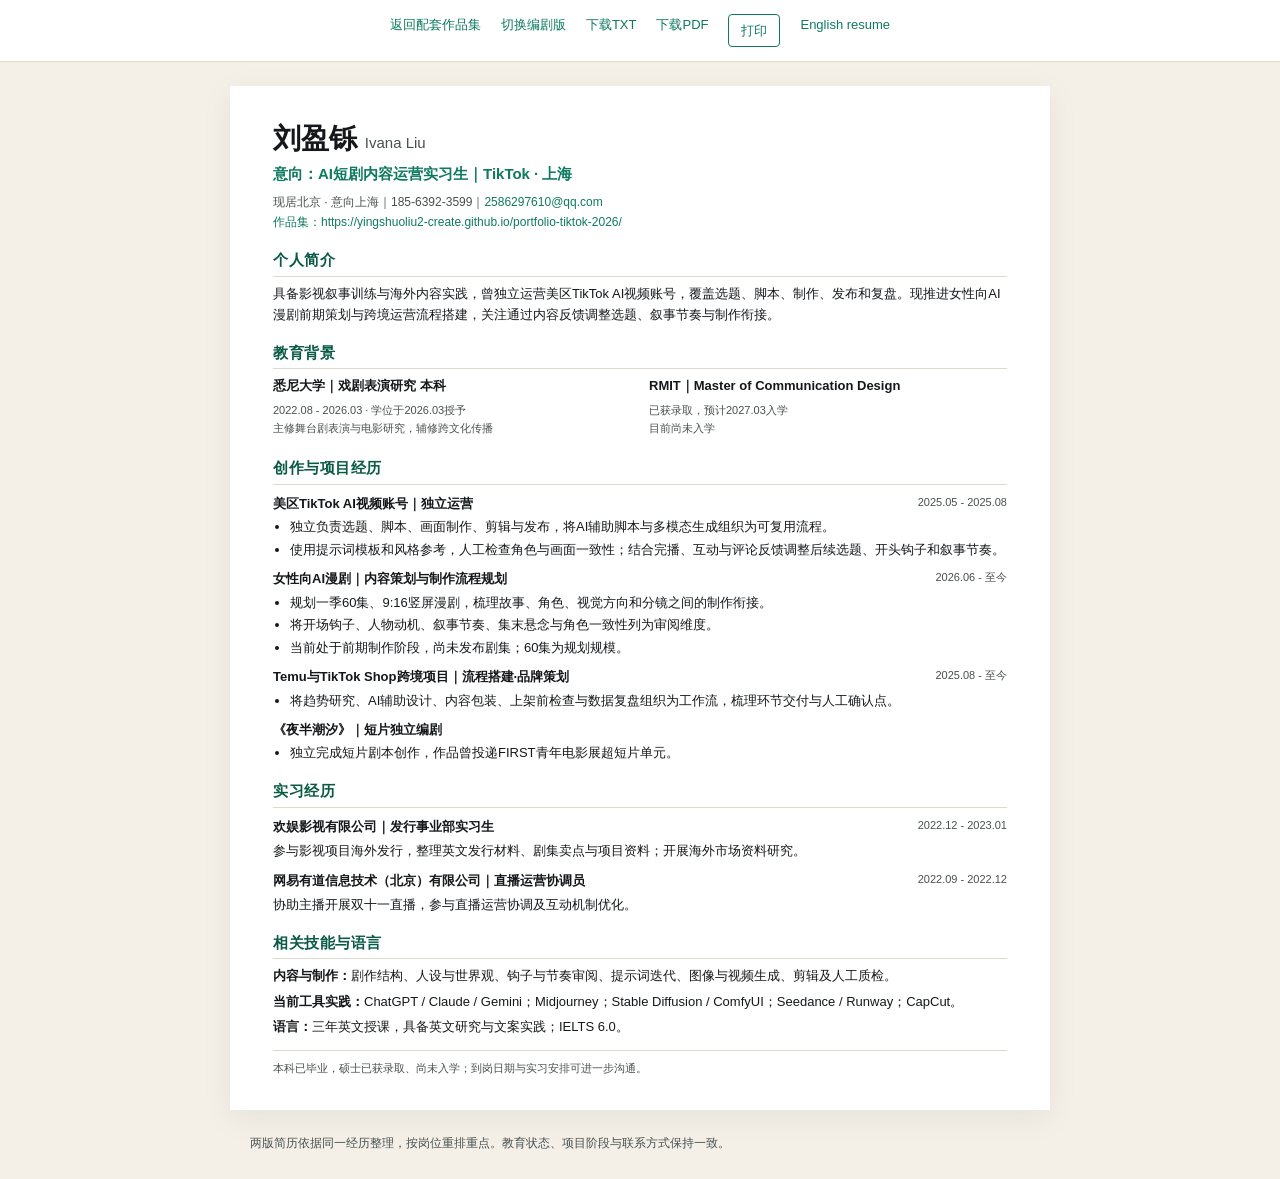
==== resume/index.html @ ad362495 "Complete English resume journeys for both application tracks" ====
<!DOCTYPE html>

<html lang="zh-CN"><head><meta charset="utf-8"/><meta content="width=device-width,initial-scale=1" name="viewport"/><title>刘盈铄｜AI短剧内容运营实习生简历</title><meta content="刘盈铄：戏剧影视训练、AI辅助内容制作与海外内容实践。" name="description"/><link href="resume.css" rel="stylesheet"/></head><body><nav class="tools"><a href="../index.html?lang=zh">返回配套作品集</a><a href="writer.html">切换编剧版</a><a download="" href="ops-resume.txt">下载TXT</a><a download="" href="ops-resume.pdf">下载PDF</a><button onclick="window.print()">打印</button><a href="ops-en.html">English resume</a></nav><article><header><h1>刘盈铄 <span style="font-size:15px;color:#48504e;font-weight:400">Ivana Liu</span></h1><div class="intent">意向：AI短剧内容运营实习生｜TikTok · 上海</div><div class="contact">现居北京 · 意向上海｜185-6392-3599｜<a href="mailto:2586297610@qq.com">2586297610@qq.com</a><br/><a class="portfolio-link" href="https://yingshuoliu2-create.github.io/portfolio-tiktok-2026/">作品集：https://yingshuoliu2-create.github.io/portfolio-tiktok-2026/</a></div></header><section><h2>个人简介</h2><p>具备影视叙事训练与海外内容实践，曾独立运营美区TikTok AI视频账号，覆盖选题、脚本、制作、发布和复盘。现推进女性向AI漫剧前期策划与跨境运营流程搭建，关注通过内容反馈调整选题、叙事节奏与制作衔接。</p></section><section><h2>教育背景</h2><div class="edu"><div><b>悉尼大学｜戏剧表演研究 本科</b><p class="small">2022.08 - 2026.03 · 学位于2026.03授予<br/>主修舞台剧表演与电影研究，辅修跨文化传播</p></div><div><b>RMIT｜Master of Communication Design</b><p class="small">已获录取，预计2027.03入学<br/>目前尚未入学</p></div></div></section><section><h2>创作与项目经历</h2><div class="job"><h3>美区TikTok AI视频账号｜独立运营<span>2025.05 - 2025.08</span></h3><ul><li>独立负责选题、脚本、画面制作、剪辑与发布，将AI辅助脚本与多模态生成组织为可复用流程。</li><li>使用提示词模板和风格参考，人工检查角色与画面一致性；结合完播、互动与评论反馈调整后续选题、开头钩子和叙事节奏。</li></ul></div><div class="job"><h3>女性向AI漫剧｜内容策划与制作流程规划<span>2026.06 - 至今</span></h3><ul><li>规划一季60集、9:16竖屏漫剧，梳理故事、角色、视觉方向和分镜之间的制作衔接。</li><li>将开场钩子、人物动机、叙事节奏、集末悬念与角色一致性列为审阅维度。</li><li>当前处于前期制作阶段，尚未发布剧集；60集为规划规模。</li></ul></div><div class="job"><h3>Temu与TikTok Shop跨境项目｜流程搭建·品牌策划<span>2025.08 - 至今</span></h3><ul><li>将趋势研究、AI辅助设计、内容包装、上架前检查与数据复盘组织为工作流，梳理环节交付与人工确认点。</li></ul></div><div class="job"><h3>《夜半潮汐》｜短片独立编剧</h3><ul><li>独立完成短片剧本创作，作品曾投递FIRST青年电影展超短片单元。</li></ul></div></section><section><h2>实习经历</h2><div class="job"><h3>欢娱影视有限公司｜发行事业部实习生<span>2022.12 - 2023.01</span></h3><p>参与影视项目海外发行，整理英文发行材料、剧集卖点与项目资料；开展海外市场资料研究。</p></div><div class="job"><h3>网易有道信息技术（北京）有限公司｜直播运营协调员<span>2022.09 - 2022.12</span></h3><p>协助主播开展双十一直播，参与直播运营协调及互动机制优化。</p></div></section><section><h2>相关技能与语言</h2><p><b>内容与制作：</b>剧作结构、人设与世界观、钩子与节奏审阅、提示词迭代、图像与视频生成、剪辑及人工质检。</p><p><b>当前工具实践：</b>ChatGPT / Claude / Gemini；Midjourney；Stable Diffusion / ComfyUI；Seedance / Runway；CapCut。</p><p><b>语言：</b>三年英文授课，具备英文研究与文案实践；IELTS 6.0。</p></section><div class="footer-note">本科已毕业，硕士已获录取、尚未入学；到岗日期与实习安排可进一步沟通。</div></article><p class="preview-note">两版简历依据同一经历整理，按岗位重排重点。教育状态、项目阶段与联系方式保持一致。</p></body></html>
---- resume/resume.css ----
*{box-sizing:border-box}body{margin:0;background:#f4f0e8;color:#15181a;font:13px/1.65 -apple-system,BlinkMacSystemFont,"PingFang SC","Microsoft YaHei",sans-serif}.tools{padding:14px 24px;text-align:center;background:white;border-bottom:1px solid #ded9cc;display:flex;justify-content:center;gap:20px;flex-wrap:wrap}a{color:#0e7a5f;text-decoration:none}a:hover{text-decoration:underline}button{font:inherit;color:#0e7a5f;background:white;border:1px solid #0e7a5f;padding:5px 12px;border-radius:4px;cursor:pointer}a:focus-visible,button:focus-visible{outline:3px solid #0e7a5f;outline-offset:4px}article{width:820px;max-width:100%;margin:24px auto;background:white;padding:33px 43px;box-shadow:0 8px 30px #15181a10}h1{margin:0;font-size:28px;line-height:1.4}.intent{font-size:15px;color:#0e7a5f;margin-top:3px;font-weight:600}.contact{margin-top:7px;font-size:12px;color:#48504e}h2{font-size:15px;letter-spacing:.5px;margin:15px 0 6px;border-bottom:1px solid #ded9cc;padding-bottom:3px;color:#0a5a46}h3{font-size:13px;margin:9px 0 3px;line-height:1.5;display:flex;justify-content:space-between;gap:14px}h3 span{font-size:11px;color:#48504e;font-weight:400;white-space:nowrap}p{margin:4px 0}ul{margin:3px 0;padding-left:17px}li{margin:1px 0}.edu{display:flex;gap:18px;justify-content:space-between}.edu>div{flex:1}.small{font-size:11px;color:#48504e}.footer-note{margin-top:12px;padding-top:8px;border-top:1px solid #ded9cc;font-size:11px;color:#48504e}.preview-note{max-width:820px;margin:0 auto 25px;padding:0 20px;font-size:12px;color:#48504e}@media(max-width:600px){article{margin:0;padding:24px 20px;box-shadow:none}.tools{font-size:12px;gap:12px}.edu{display:block}h3{display:block}h3 span{display:block}body{font-size:13px}}@media print{body{background:white;font-size:12px;line-height:1.5}.tools,.preview-note{display:none}article{width:auto;margin:0;padding:0;box-shadow:none}h1{font-size:25px}h2{font-size:14px;margin:11px 0 5px}h3{font-size:12px;margin:7px 0 2px}.contact{font-size:11px}.edu{display:flex}h3{display:flex}h3 span{display:inline}.job{break-inside:avoid}h2{break-after:avoid}.footer-note{margin-top:8px}@page{size:A4;margin:12mm 14mm}}
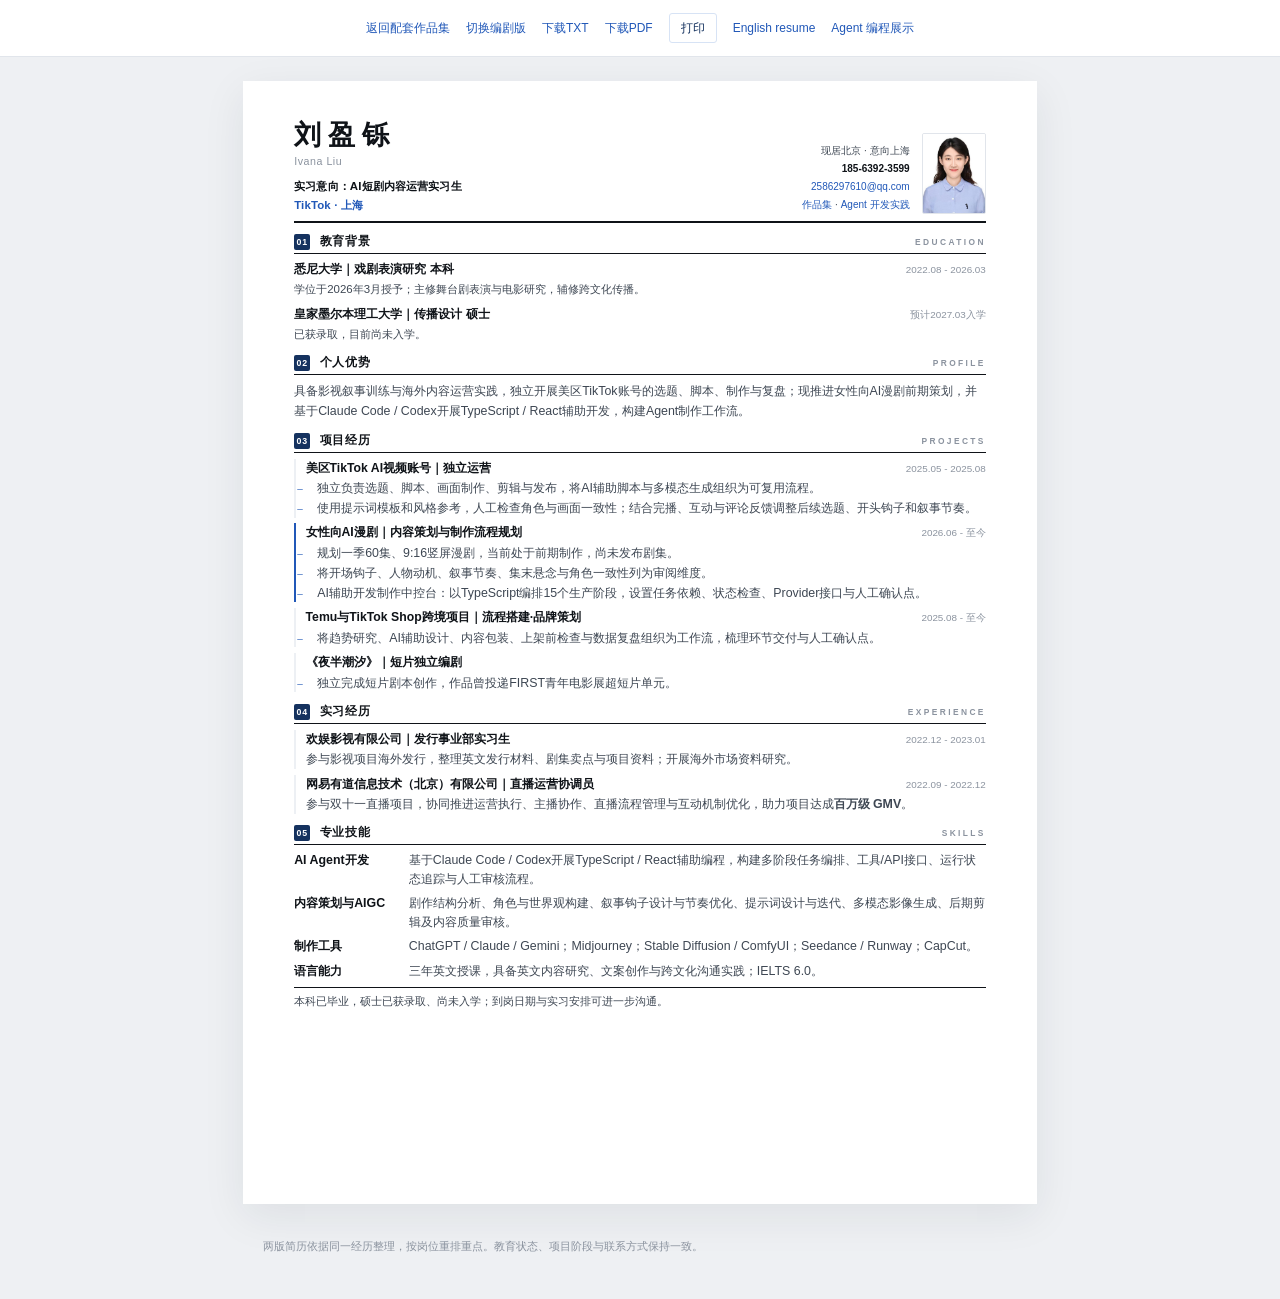
==== commit ad91a8a8: "Refine Claude-style resumes with portrait, Agent development and confirmed GMV" ====
--- a/resume/index.html
+++ b/resume/index.html
@@ -1,3 +1,3 @@
 <!DOCTYPE html>
 
-<html lang="zh-CN"><head><meta charset="utf-8"/><meta content="width=device-width,initial-scale=1" name="viewport"/><title>刘盈铄｜AI短剧内容运营实习生简历</title><meta content="刘盈铄：戏剧影视训练、AI辅助内容制作与海外内容实践。" name="description"/><link href="resume.css" rel="stylesheet"/></head><body><nav class="tools"><a href="../index.html?lang=zh">返回配套作品集</a><a href="writer.html">切换编剧版</a><a download="" href="ops-resume.txt">下载TXT</a><a download="" href="ops-resume.pdf">下载PDF</a><button onclick="window.print()">打印</button><a href="ops-en.html">English resume</a></nav><article><header><h1>刘盈铄 <span style="font-size:15px;color:#48504e;font-weight:400">Ivana Liu</span></h1><div class="intent">意向：AI短剧内容运营实习生｜TikTok · 上海</div><div class="contact">现居北京 · 意向上海｜185-6392-3599｜<a href="mailto:2586297610@qq.com">2586297610@qq.com</a><br/><a class="portfolio-link" href="https://yingshuoliu2-create.github.io/portfolio-tiktok-2026/">作品集：https://yingshuoliu2-create.github.io/portfolio-tiktok-2026/</a></div></header><section><h2>个人简介</h2><p>具备影视叙事训练与海外内容实践，曾独立运营美区TikTok AI视频账号，覆盖选题、脚本、制作、发布和复盘。现推进女性向AI漫剧前期策划与跨境运营流程搭建，关注通过内容反馈调整选题、叙事节奏与制作衔接。</p></section><section><h2>教育背景</h2><div class="edu"><div><b>悉尼大学｜戏剧表演研究 本科</b><p class="small">2022.08 - 2026.03 · 学位于2026.03授予<br/>主修舞台剧表演与电影研究，辅修跨文化传播</p></div><div><b>RMIT｜Master of Communication Design</b><p class="small">已获录取，预计2027.03入学<br/>目前尚未入学</p></div></div></section><section><h2>创作与项目经历</h2><div class="job"><h3>美区TikTok AI视频账号｜独立运营<span>2025.05 - 2025.08</span></h3><ul><li>独立负责选题、脚本、画面制作、剪辑与发布，将AI辅助脚本与多模态生成组织为可复用流程。</li><li>使用提示词模板和风格参考，人工检查角色与画面一致性；结合完播、互动与评论反馈调整后续选题、开头钩子和叙事节奏。</li></ul></div><div class="job"><h3>女性向AI漫剧｜内容策划与制作流程规划<span>2026.06 - 至今</span></h3><ul><li>规划一季60集、9:16竖屏漫剧，梳理故事、角色、视觉方向和分镜之间的制作衔接。</li><li>将开场钩子、人物动机、叙事节奏、集末悬念与角色一致性列为审阅维度。</li><li>当前处于前期制作阶段，尚未发布剧集；60集为规划规模。</li></ul></div><div class="job"><h3>Temu与TikTok Shop跨境项目｜流程搭建·品牌策划<span>2025.08 - 至今</span></h3><ul><li>将趋势研究、AI辅助设计、内容包装、上架前检查与数据复盘组织为工作流，梳理环节交付与人工确认点。</li></ul></div><div class="job"><h3>《夜半潮汐》｜短片独立编剧</h3><ul><li>独立完成短片剧本创作，作品曾投递FIRST青年电影展超短片单元。</li></ul></div></section><section><h2>实习经历</h2><div class="job"><h3>欢娱影视有限公司｜发行事业部实习生<span>2022.12 - 2023.01</span></h3><p>参与影视项目海外发行，整理英文发行材料、剧集卖点与项目资料；开展海外市场资料研究。</p></div><div class="job"><h3>网易有道信息技术（北京）有限公司｜直播运营协调员<span>2022.09 - 2022.12</span></h3><p>协助主播开展双十一直播，参与直播运营协调及互动机制优化。</p></div></section><section><h2>相关技能与语言</h2><p><b>内容与制作：</b>剧作结构、人设与世界观、钩子与节奏审阅、提示词迭代、图像与视频生成、剪辑及人工质检。</p><p><b>当前工具实践：</b>ChatGPT / Claude / Gemini；Midjourney；Stable Diffusion / ComfyUI；Seedance / Runway；CapCut。</p><p><b>语言：</b>三年英文授课，具备英文研究与文案实践；IELTS 6.0。</p></section><div class="footer-note">本科已毕业，硕士已获录取、尚未入学；到岗日期与实习安排可进一步沟通。</div></article><p class="preview-note">两版简历依据同一经历整理，按岗位重排重点。教育状态、项目阶段与联系方式保持一致。</p></body></html>+<html lang="zh-CN"><head><meta charset="utf-8"/><meta content="width=device-width,initial-scale=1" name="viewport"/><title>刘盈铄｜AI短剧内容运营实习生简历</title><meta content="刘盈铄：戏剧影视训练、AI辅助内容制作与海外内容实践。" name="description"/><link href="resume.css" rel="stylesheet"/></head><body><nav class="tools"><a href="../index.html?lang=zh">返回配套作品集</a><a href="writer.html">切换编剧版</a><a download="" href="ops-resume.txt">下载TXT</a><a download="" href="ops-resume.pdf">下载PDF</a><button onclick="window.print()">打印</button><a href="ops-en.html">English resume</a><a href="../agent/?lang=zh">Agent 编程展示</a></nav><article class="page"><header><div class="who"><h1>刘盈铄</h1><div class="latin">Ivana Liu</div><div class="aim">实习意向：AI短剧内容运营实习生<br/><span class="loc">TikTok · 上海</span></div></div><div class="hdr-right"><div class="meta">现居北京 · 意向上海<br/><b>185-6392-3599</b><br/><a href="mailto:2586297610@qq.com">2586297610@qq.com</a><br/><span class="meta-links"><a href="https://yingshuoliu2-create.github.io/portfolio-tiktok-2026/?lang=zh">作品集</a> · <a href="https://yingshuoliu2-create.github.io/portfolio-tiktok-2026/agent/?lang=zh">Agent 开发实践</a></span></div><img alt="刘盈铄" class="photo" height="81" src="../assets/resume-photo.jpg" width="64"/></div></header><section><h2><span class="ix">01</span>教育背景<em>EDUCATION</em></h2><div class="edu-record"><div class="jhead"><div class="jtitle">悉尼大学｜戏剧表演研究 本科</div><div class="jdate">2022.08 - 2026.03</div></div><p class="edu-note">学位于2026年3月授予；主修舞台剧表演与电影研究，辅修跨文化传播。</p></div><div class="edu-record"><div class="jhead"><div class="jtitle">皇家墨尔本理工大学｜传播设计 硕士</div><div class="jdate">预计2027.03入学</div></div><p class="edu-note">已获录取，目前尚未入学。</p></div></section><section><h2><span class="ix">02</span>个人优势<em>PROFILE</em></h2><p class="summary">具备影视叙事训练与海外内容运营实践，独立开展美区TikTok账号的选题、脚本、制作与复盘；现推进女性向AI漫剧前期策划，并基于Claude Code / Codex开展TypeScript / React辅助开发，构建Agent制作工作流。</p></section><section><h2><span class="ix">03</span>项目经历<em>PROJECTS</em></h2><div class="job"><div class="jhead"><div class="jtitle">美区TikTok AI视频账号｜独立运营</div><div class="jdate">2025.05 - 2025.08</div></div><ul><li>独立负责选题、脚本、画面制作、剪辑与发布，将AI辅助脚本与多模态生成组织为可复用流程。</li><li>使用提示词模板和风格参考，人工检查角色与画面一致性；结合完播、互动与评论反馈调整后续选题、开头钩子和叙事节奏。</li></ul></div><div class="job lead"><div class="jhead"><div class="jtitle">女性向AI漫剧｜内容策划与制作流程规划</div><div class="jdate">2026.06 - 至今</div></div><ul><li>规划一季60集、9:16竖屏漫剧，当前处于前期制作，尚未发布剧集。</li><li>将开场钩子、人物动机、叙事节奏、集末悬念与角色一致性列为审阅维度。</li><li>AI辅助开发制作中控台：以TypeScript编排15个生产阶段，设置任务依赖、状态检查、Provider接口与人工确认点。</li></ul></div><div class="job"><div class="jhead"><div class="jtitle">Temu与TikTok Shop跨境项目｜流程搭建·品牌策划</div><div class="jdate">2025.08 - 至今</div></div><ul><li>将趋势研究、AI辅助设计、内容包装、上架前检查与数据复盘组织为工作流，梳理环节交付与人工确认点。</li></ul></div><div class="job"><div class="jhead"><div class="jtitle">《夜半潮汐》｜短片独立编剧</div></div><ul><li>独立完成短片剧本创作，作品曾投递FIRST青年电影展超短片单元。</li></ul></div></section><section><h2><span class="ix">04</span>实习经历<em>EXPERIENCE</em></h2><div class="job"><div class="jhead"><div class="jtitle">欢娱影视有限公司｜发行事业部实习生</div><div class="jdate">2022.12 - 2023.01</div></div><p>参与影视项目海外发行，整理英文发行材料、剧集卖点与项目资料；开展海外市场资料研究。</p></div><div class="job"><div class="jhead"><div class="jtitle">网易有道信息技术（北京）有限公司｜直播运营协调员</div><div class="jdate">2022.09 - 2022.12</div></div><p>参与双十一直播项目，协同推进运营执行、主播协作、直播流程管理与互动机制优化，助力项目达成<b>百万级 GMV</b>。</p></div></section><section><h2><span class="ix">05</span>专业技能<em>SKILLS</em></h2><dl class="sk-text"><dt>AI Agent开发</dt><dd>基于Claude Code / Codex开展TypeScript / React辅助编程，构建多阶段任务编排、工具/API接口、运行状态追踪与人工审核流程。</dd><dt>内容策划与AIGC</dt><dd>剧作结构分析、角色与世界观构建、叙事钩子设计与节奏优化、提示词设计与迭代、多模态影像生成、后期剪辑及内容质量审核。</dd><dt>制作工具</dt><dd>ChatGPT / Claude / Gemini；Midjourney；Stable Diffusion / ComfyUI；Seedance / Runway；CapCut。</dd><dt>语言能力</dt><dd>三年英文授课，具备英文内容研究、文案创作与跨文化沟通实践；IELTS 6.0。</dd></dl></section><div class="foot">本科已毕业，硕士已获录取、尚未入学；到岗日期与实习安排可进一步沟通。</div></article><p class="preview-note">两版简历依据同一经历整理，按岗位重排重点。教育状态、项目阶段与联系方式保持一致。</p></body></html>
--- a/resume/resume.css
+++ b/resume/resume.css
@@ -1 +1,102 @@
-*{box-sizing:border-box}body{margin:0;background:#f4f0e8;color:#15181a;font:13px/1.65 -apple-system,BlinkMacSystemFont,"PingFang SC","Microsoft YaHei",sans-serif}.tools{padding:14px 24px;text-align:center;background:white;border-bottom:1px solid #ded9cc;display:flex;justify-content:center;gap:20px;flex-wrap:wrap}a{color:#0e7a5f;text-decoration:none}a:hover{text-decoration:underline}button{font:inherit;color:#0e7a5f;background:white;border:1px solid #0e7a5f;padding:5px 12px;border-radius:4px;cursor:pointer}a:focus-visible,button:focus-visible{outline:3px solid #0e7a5f;outline-offset:4px}article{width:820px;max-width:100%;margin:24px auto;background:white;padding:33px 43px;box-shadow:0 8px 30px #15181a10}h1{margin:0;font-size:28px;line-height:1.4}.intent{font-size:15px;color:#0e7a5f;margin-top:3px;font-weight:600}.contact{margin-top:7px;font-size:12px;color:#48504e}h2{font-size:15px;letter-spacing:.5px;margin:15px 0 6px;border-bottom:1px solid #ded9cc;padding-bottom:3px;color:#0a5a46}h3{font-size:13px;margin:9px 0 3px;line-height:1.5;display:flex;justify-content:space-between;gap:14px}h3 span{font-size:11px;color:#48504e;font-weight:400;white-space:nowrap}p{margin:4px 0}ul{margin:3px 0;padding-left:17px}li{margin:1px 0}.edu{display:flex;gap:18px;justify-content:space-between}.edu>div{flex:1}.small{font-size:11px;color:#48504e}.footer-note{margin-top:12px;padding-top:8px;border-top:1px solid #ded9cc;font-size:11px;color:#48504e}.preview-note{max-width:820px;margin:0 auto 25px;padding:0 20px;font-size:12px;color:#48504e}@media(max-width:600px){article{margin:0;padding:24px 20px;box-shadow:none}.tools{font-size:12px;gap:12px}.edu{display:block}h3{display:block}h3 span{display:block}body{font-size:13px}}@media print{body{background:white;font-size:12px;line-height:1.5}.tools,.preview-note{display:none}article{width:auto;margin:0;padding:0;box-shadow:none}h1{font-size:25px}h2{font-size:14px;margin:11px 0 5px}h3{font-size:12px;margin:7px 0 2px}.contact{font-size:11px}.edu{display:flex}h3{display:flex}h3 span{display:inline}.job{break-inside:avoid}h2{break-after:avoid}.footer-note{margin-top:8px}@page{size:A4;margin:12mm 14mm}}+
+  @page { size: A4; margin: 0; }
+  * { margin:0; padding:0; box-sizing:border-box; }
+  :root{
+    --ink:#0F1318;
+    --sub:#3E4753;
+    --mute:#8B939F;
+    --line:#E1E5EB;
+    --line-soft:#EDF0F4;
+    --accent:#15325F;
+    --hi:#2158B8;
+    --tint:#F2F6FC;
+    --tint-line:#D7E3F5;
+    --paper:#FFFFFF;
+  }
+  html,body{ -webkit-print-color-adjust:exact; print-color-adjust:exact; background:var(--paper); }
+  body{
+    font-family:"STHeiti","Heiti SC","Helvetica Neue",Helvetica,Arial,sans-serif;
+    color:var(--ink);
+    font-size:8.8pt;
+    line-height:1.4;
+    font-variant-numeric:tabular-nums;
+  }
+  .page{ width:210mm; height:297mm; padding:10.5mm 13.5mm 7.5mm; position:relative; background:var(--paper); }
+
+  header{ display:flex; align-items:flex-end; justify-content:space-between;
+          padding-bottom:5pt; border-bottom:1.6pt solid var(--ink); }
+  .who h1{ font-size:20.5pt; font-weight:600; letter-spacing:5pt; line-height:1; }
+  .who .aim{ margin-top:6pt; font-size:8.6pt; font-weight:600; color:var(--ink); letter-spacing:.1pt; }
+  .who .aim .pipe{ color:var(--line); margin:0 5.5pt; font-weight:400; }
+  .who .aim .loctag{ display:inline-block; white-space:nowrap; }
+  .who .aim .loc{ color:var(--hi); font-weight:600; }
+  .meta{ text-align:right; font-size:7.9pt; color:var(--sub); line-height:1.85; white-space:nowrap; }
+  .meta b{ font-weight:600; color:var(--ink); }
+
+  section{ margin-top:5pt; }
+  h2{ display:flex; align-items:baseline; gap:7pt; font-size:8.8pt; font-weight:600; color:var(--ink);
+      letter-spacing:.6pt; padding-bottom:2.4pt; margin-bottom:4.2pt; border-bottom:1pt solid var(--ink); }
+  h2 .ix{ font-size:6.6pt; font-weight:600; color:#fff; background:var(--accent);
+          width:12pt; height:12pt; line-height:12pt; text-align:center; border-radius:1.5pt; flex:none; }
+  h2 em{ font-style:normal; font-size:6.3pt; color:var(--mute); letter-spacing:1.8pt; font-weight:600;
+         margin-left:auto; }
+
+  ul{ list-style:none; }
+  li{ display:list-item; padding-left:8.8pt; margin-bottom:.9pt; color:var(--sub); }
+  li::marker{ content:"– "; color:var(--hi); font-size:.8em; }
+  li b, .k{ color:var(--ink); font-weight:600; }
+  .hl{ color:var(--hi); font-weight:600; }
+
+  .strip{ display:flex; gap:0; margin-bottom:5.6pt; border-top:1.2pt solid var(--ink); border-bottom:.6pt solid var(--line); }
+  .strip > div{ flex:1; padding:5.2pt 5pt 4.8pt; text-align:center; border-right:.6pt solid var(--line); }
+  .strip > div:last-child{ border-right:none; }
+  .strip .n{ font-size:11.8pt; font-weight:600; color:var(--accent); line-height:1.05; letter-spacing:-.2pt; }
+  .strip .t{ font-size:6.3pt; color:var(--sub); margin-top:2.4pt; letter-spacing:.1pt; }
+
+  .job{ margin-bottom:3.3pt; padding-left:7pt; border-left:1.6pt solid var(--line-soft); }
+  .job.lead{ border-left-color:var(--hi); }
+  .job:last-child{ margin-bottom:0; }
+  .jhead{ display:flex; justify-content:space-between; align-items:baseline; margin-bottom:1.8pt; }
+  .jtitle{ font-size:8.9pt; font-weight:600; }
+  .jtitle i{ font-style:normal; color:var(--mute); font-weight:400; margin:0 4pt; }
+  .jtitle span{ font-weight:600; color:var(--hi); font-size:8.1pt; }
+  .jdate{ font-size:7.4pt; color:var(--mute); white-space:nowrap; padding-left:8pt; }
+
+  .job.compact .jhead{ margin-bottom:0; }
+  .job.compact .jtitle{ font-weight:600; }
+  .job.compact .jtitle i{ margin:0 3pt; }
+
+  .sk{ display:grid; grid-template-columns:max-content 1fr; gap:3.1pt 8pt; align-items:start; }
+  .sk dt{ font-weight:600; font-size:8.1pt; color:var(--ink); white-space:nowrap; padding-top:1.6pt; }
+  .sk dd{ display:flex; flex-wrap:wrap; gap:3pt; }
+  .sk dd .tag{ display:inline-block; font-size:6.75pt; color:var(--sub); background:#fff;
+               border:.6pt solid var(--line); border-radius:2.5pt; padding:1.8pt 5.8pt; line-height:1.3; }
+  .sk dd .tag.hi{ color:var(--accent); background:var(--tint); border-color:var(--tint-line); font-weight:600; }
+  .sk dd.flow{ align-items:center; gap:0; }
+  .sk dd.flow .tag{ margin:0; }
+  .sk dd.flow i{ font-style:normal; color:var(--hi); font-weight:600; font-size:6.8pt; padding:0 2.2pt; }
+
+  .foot{ margin-top:5pt; padding-top:4pt; border-top:1pt solid var(--ink);
+         font-size:7.9pt; color:var(--sub); display:flex; gap:13pt; flex-wrap:wrap; }
+  .foot b{ color:var(--ink); font-weight:600; }
+
+  .hdr-right{ display:flex; align-items:flex-end; gap:9pt; }
+  .photo{ width:17mm; height:21.5mm; object-fit:cover; border-radius:1.5pt; border:.8pt solid var(--line); flex:none; }
+
+  @media screen{
+    body{ background:#EDEAE1; padding:28px 0 48px; display:flex; justify-content:center; }
+    .page{ box-shadow:0 2px 6px rgba(20,20,10,.06), 0 30px 70px -24px rgba(20,20,10,.28); }
+  }
+
+/* Responsive delivery of the original Claude document layout. */
+a{color:var(--hi);text-decoration:none}a:hover{text-decoration:underline}a:focus-visible,button:focus-visible{outline:2px solid var(--hi);outline-offset:3px}.tools{display:flex;justify-content:center;align-items:center;gap:16px;flex-wrap:wrap;padding:13px 20px;background:white;border-bottom:1px solid var(--line);font-size:12px}.tools button{font:inherit;background:white;border:1px solid var(--tint-line);color:var(--accent);padding:5px 11px;border-radius:3px;cursor:pointer}.page{height:auto;min-height:297mm}.who{flex:1;min-width:0}.who .aim{max-width:310px;line-height:1.6}.who .latin{font-size:8pt;color:var(--mute);margin-top:4pt;letter-spacing:.4pt}.meta{font-size:7.5pt;line-height:1.8;white-space:normal}.hdr-right{max-width:49%;flex:none}.photo{object-position:center}.meta-links{white-space:nowrap}.jhead .jtitle{flex:1;min-width:0}.jhead .jdate{flex:none}section p{color:var(--sub)}section p+p{margin-top:3pt}.edu-record{margin:0 0 5pt}.edu-record:last-child{margin-bottom:0}.edu-note{font-size:8.05pt;color:var(--sub);line-height:1.55}.sk-text{display:grid;grid-template-columns:78pt 1fr;gap:3.5pt 7pt}.sk-text dt{font-weight:600;color:var(--ink)}.sk-text dd{color:var(--sub);margin:0}.agent-skill{color:var(--ink)}.summary{line-height:1.6}.preview-note{max-width:794px;padding:10px 20px;margin:0 auto;font-size:11px;color:var(--mute)}html[lang=en] .who h1{letter-spacing:0;font-size:21pt}html[lang=en] body{font-size:8.3pt;line-height:1.38}html[lang=en] .jtitle{font-size:8.4pt}html[lang=en] .who .aim{font-size:8.1pt}html[lang=en] h2{font-size:8.5pt}html[lang=en] .edu-note{font-size:7.8pt}html[lang=en] .sk-text{grid-template-columns:67pt 1fr}html[lang=en] .meta{font-size:7.1pt}
+@media screen{body{display:block;padding:0 0 35px;background:#eef0f3}.page{margin:24px auto;box-shadow:0 12px 40px #1b2a3914}}
+@media(max-width:650px){.page{width:100%;min-height:0;margin:0;padding:25px 20px;box-shadow:none}body{font-size:13px;line-height:1.65}.tools{font-size:11px;gap:10px}header{align-items:flex-start;gap:15px;flex-wrap:wrap}.who{min-width:185px}.who h1{font-size:27px}.who .aim{font-size:12px;max-width:none}.hdr-right{max-width:none;width:100%;justify-content:space-between;align-items:center}.meta{text-align:left;font-size:11px}.photo{width:60px;height:75px}.jhead{display:block}.jdate{font-size:11px;padding:2px 0}.jtitle{font-size:13px}.edu-note{font-size:12px}section{margin-top:16px}h2{font-size:15px;gap:9px;margin-bottom:8px;padding-bottom:5px}h2 .ix{font-size:10px;width:18px;height:18px;line-height:18px}h2 em{font-size:8px;letter-spacing:1px}.job{margin-bottom:12px;padding-left:10px}li{margin-bottom:3px;padding-left:3px}.sk-text{display:block}.sk-text dt{margin-top:7px}.sk-text dd{margin-top:1px}.foot{font-size:11px}.summary{font-size:13px}html[lang=en] body{font-size:12px}html[lang=en] .jtitle{font-size:12px}html[lang=en] .edu-note{font-size:11px}html[lang=en] .meta{font-size:11px}html[lang=en] h2{font-size:13px}}
+@media print{body{padding:0;background:white}.tools,.preview-note{display:none}.page{margin:0;box-shadow:none;min-height:0;width:210mm;height:auto}section{break-inside:auto}.job,.edu-record{break-inside:avoid}h2{break-after:avoid}.meta a{color:inherit}.foot{break-inside:avoid}}
+/* Reading-size adjustment while keeping the Claude reference hierarchy. */
+@media(min-width:651px){body{font-family:'PingFang SC','Microsoft YaHei','Helvetica Neue',Arial,sans-serif;font-size:9.3pt;line-height:1.5}section{margin-top:7pt}.job{margin-bottom:4.2pt}.jtitle{font-size:9.2pt}.edu-note{font-size:8.6pt}.sk-text{gap:4.5pt 8pt}.summary{line-height:1.65}html[lang=en] body{font-size:8.8pt;line-height:1.45}html[lang=en] .jtitle{font-size:8.9pt}html[lang=en] .edu-note{font-size:8.2pt}}
+@media print{body{font-family:'PingFang SC','Microsoft YaHei','Helvetica Neue',Arial,sans-serif;font-size:9.3pt;line-height:1.5}section{margin-top:7pt}.job{margin-bottom:4.2pt}.jtitle{font-size:9.2pt}.edu-note{font-size:8.6pt}.sk-text{gap:4.5pt 8pt}.summary{line-height:1.65}html[lang=en] body{font-size:8.8pt;line-height:1.45}html[lang=en] .jtitle{font-size:8.9pt}html[lang=en] .edu-note{font-size:8.2pt}}
+/* Latin glyphs use Arial for predictable PDF search and text extraction. */
+body{font-family:Arial,'PingFang SC','Microsoft YaHei',sans-serif}
+@media(min-width:651px){body{font-family:Arial,'PingFang SC','Microsoft YaHei',sans-serif}}
+@media print{body{font-family:Arial,'PingFang SC','Microsoft YaHei',sans-serif}}
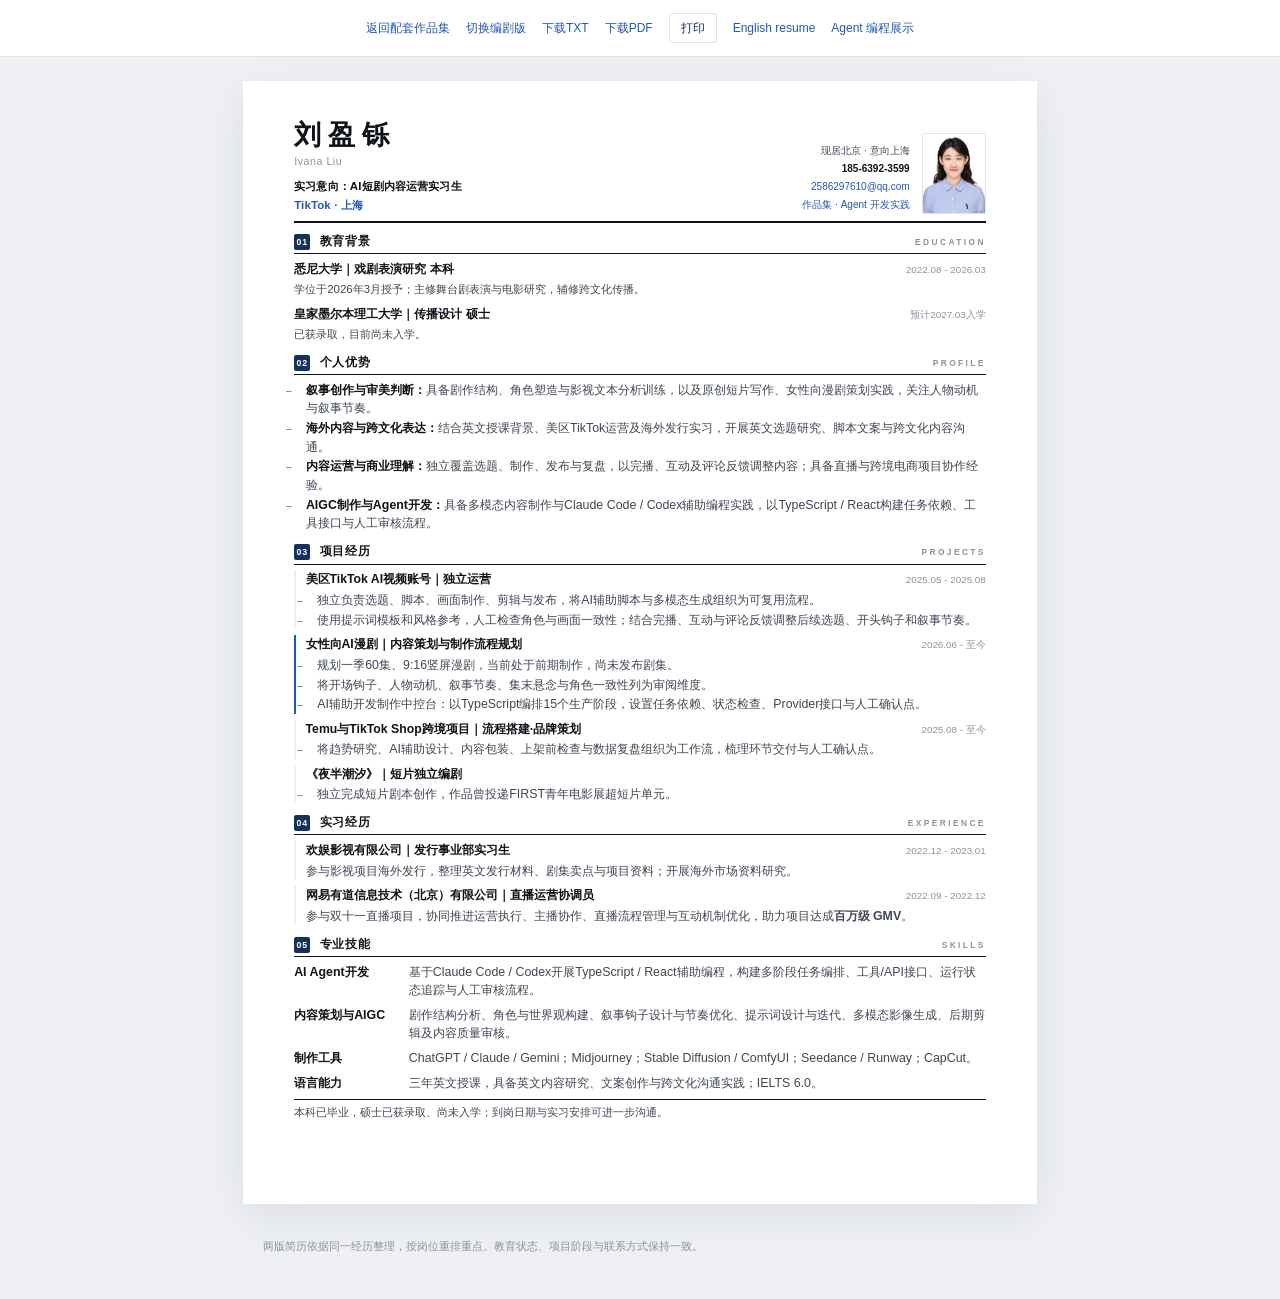
==== commit e6749d52: "Present a balanced four-dimensional candidate profile" ====
--- a/resume/index.html
+++ b/resume/index.html
@@ -1,3 +1,3 @@
 <!DOCTYPE html>
 
-<html lang="zh-CN"><head><meta charset="utf-8"/><meta content="width=device-width,initial-scale=1" name="viewport"/><title>刘盈铄｜AI短剧内容运营实习生简历</title><meta content="刘盈铄：戏剧影视训练、AI辅助内容制作与海外内容实践。" name="description"/><link href="resume.css" rel="stylesheet"/></head><body><nav class="tools"><a href="../index.html?lang=zh">返回配套作品集</a><a href="writer.html">切换编剧版</a><a download="" href="ops-resume.txt">下载TXT</a><a download="" href="ops-resume.pdf">下载PDF</a><button onclick="window.print()">打印</button><a href="ops-en.html">English resume</a><a href="../agent/?lang=zh">Agent 编程展示</a></nav><article class="page"><header><div class="who"><h1>刘盈铄</h1><div class="latin">Ivana Liu</div><div class="aim">实习意向：AI短剧内容运营实习生<br/><span class="loc">TikTok · 上海</span></div></div><div class="hdr-right"><div class="meta">现居北京 · 意向上海<br/><b>185-6392-3599</b><br/><a href="mailto:2586297610@qq.com">2586297610@qq.com</a><br/><span class="meta-links"><a href="https://yingshuoliu2-create.github.io/portfolio-tiktok-2026/?lang=zh">作品集</a> · <a href="https://yingshuoliu2-create.github.io/portfolio-tiktok-2026/agent/?lang=zh">Agent 开发实践</a></span></div><img alt="刘盈铄" class="photo" height="81" src="../assets/resume-photo.jpg" width="64"/></div></header><section><h2><span class="ix">01</span>教育背景<em>EDUCATION</em></h2><div class="edu-record"><div class="jhead"><div class="jtitle">悉尼大学｜戏剧表演研究 本科</div><div class="jdate">2022.08 - 2026.03</div></div><p class="edu-note">学位于2026年3月授予；主修舞台剧表演与电影研究，辅修跨文化传播。</p></div><div class="edu-record"><div class="jhead"><div class="jtitle">皇家墨尔本理工大学｜传播设计 硕士</div><div class="jdate">预计2027.03入学</div></div><p class="edu-note">已获录取，目前尚未入学。</p></div></section><section><h2><span class="ix">02</span>个人优势<em>PROFILE</em></h2><p class="summary">具备影视叙事训练与海外内容运营实践，独立开展美区TikTok账号的选题、脚本、制作与复盘；现推进女性向AI漫剧前期策划，并基于Claude Code / Codex开展TypeScript / React辅助开发，构建Agent制作工作流。</p></section><section><h2><span class="ix">03</span>项目经历<em>PROJECTS</em></h2><div class="job"><div class="jhead"><div class="jtitle">美区TikTok AI视频账号｜独立运营</div><div class="jdate">2025.05 - 2025.08</div></div><ul><li>独立负责选题、脚本、画面制作、剪辑与发布，将AI辅助脚本与多模态生成组织为可复用流程。</li><li>使用提示词模板和风格参考，人工检查角色与画面一致性；结合完播、互动与评论反馈调整后续选题、开头钩子和叙事节奏。</li></ul></div><div class="job lead"><div class="jhead"><div class="jtitle">女性向AI漫剧｜内容策划与制作流程规划</div><div class="jdate">2026.06 - 至今</div></div><ul><li>规划一季60集、9:16竖屏漫剧，当前处于前期制作，尚未发布剧集。</li><li>将开场钩子、人物动机、叙事节奏、集末悬念与角色一致性列为审阅维度。</li><li>AI辅助开发制作中控台：以TypeScript编排15个生产阶段，设置任务依赖、状态检查、Provider接口与人工确认点。</li></ul></div><div class="job"><div class="jhead"><div class="jtitle">Temu与TikTok Shop跨境项目｜流程搭建·品牌策划</div><div class="jdate">2025.08 - 至今</div></div><ul><li>将趋势研究、AI辅助设计、内容包装、上架前检查与数据复盘组织为工作流，梳理环节交付与人工确认点。</li></ul></div><div class="job"><div class="jhead"><div class="jtitle">《夜半潮汐》｜短片独立编剧</div></div><ul><li>独立完成短片剧本创作，作品曾投递FIRST青年电影展超短片单元。</li></ul></div></section><section><h2><span class="ix">04</span>实习经历<em>EXPERIENCE</em></h2><div class="job"><div class="jhead"><div class="jtitle">欢娱影视有限公司｜发行事业部实习生</div><div class="jdate">2022.12 - 2023.01</div></div><p>参与影视项目海外发行，整理英文发行材料、剧集卖点与项目资料；开展海外市场资料研究。</p></div><div class="job"><div class="jhead"><div class="jtitle">网易有道信息技术（北京）有限公司｜直播运营协调员</div><div class="jdate">2022.09 - 2022.12</div></div><p>参与双十一直播项目，协同推进运营执行、主播协作、直播流程管理与互动机制优化，助力项目达成<b>百万级 GMV</b>。</p></div></section><section><h2><span class="ix">05</span>专业技能<em>SKILLS</em></h2><dl class="sk-text"><dt>AI Agent开发</dt><dd>基于Claude Code / Codex开展TypeScript / React辅助编程，构建多阶段任务编排、工具/API接口、运行状态追踪与人工审核流程。</dd><dt>内容策划与AIGC</dt><dd>剧作结构分析、角色与世界观构建、叙事钩子设计与节奏优化、提示词设计与迭代、多模态影像生成、后期剪辑及内容质量审核。</dd><dt>制作工具</dt><dd>ChatGPT / Claude / Gemini；Midjourney；Stable Diffusion / ComfyUI；Seedance / Runway；CapCut。</dd><dt>语言能力</dt><dd>三年英文授课，具备英文内容研究、文案创作与跨文化沟通实践；IELTS 6.0。</dd></dl></section><div class="foot">本科已毕业，硕士已获录取、尚未入学；到岗日期与实习安排可进一步沟通。</div></article><p class="preview-note">两版简历依据同一经历整理，按岗位重排重点。教育状态、项目阶段与联系方式保持一致。</p></body></html>+<html lang="zh-CN"><head><meta charset="utf-8"/><meta content="width=device-width,initial-scale=1" name="viewport"/><title>刘盈铄｜AI短剧内容运营实习生简历</title><meta content="刘盈铄：戏剧影视训练、AI辅助内容制作与海外内容实践。" name="description"/><link href="resume.css" rel="stylesheet"/></head><body><nav class="tools"><a href="../index.html?lang=zh">返回配套作品集</a><a href="writer.html">切换编剧版</a><a download="" href="ops-resume.txt">下载TXT</a><a download="" href="ops-resume.pdf">下载PDF</a><button onclick="window.print()">打印</button><a href="ops-en.html">English resume</a><a href="../agent/?lang=zh">Agent 编程展示</a></nav><article class="page"><header><div class="who"><h1>刘盈铄</h1><div class="latin">Ivana Liu</div><div class="aim">实习意向：AI短剧内容运营实习生<br/><span class="loc">TikTok · 上海</span></div></div><div class="hdr-right"><div class="meta">现居北京 · 意向上海<br/><b>185-6392-3599</b><br/><a href="mailto:2586297610@qq.com">2586297610@qq.com</a><br/><span class="meta-links"><a href="https://yingshuoliu2-create.github.io/portfolio-tiktok-2026/?lang=zh">作品集</a> · <a href="https://yingshuoliu2-create.github.io/portfolio-tiktok-2026/agent/?lang=zh">Agent 开发实践</a></span></div><img alt="刘盈铄" class="photo" height="81" src="../assets/resume-photo.jpg" width="64"/></div></header><section><h2><span class="ix">01</span>教育背景<em>EDUCATION</em></h2><div class="edu-record"><div class="jhead"><div class="jtitle">悉尼大学｜戏剧表演研究 本科</div><div class="jdate">2022.08 - 2026.03</div></div><p class="edu-note">学位于2026年3月授予；主修舞台剧表演与电影研究，辅修跨文化传播。</p></div><div class="edu-record"><div class="jhead"><div class="jtitle">皇家墨尔本理工大学｜传播设计 硕士</div><div class="jdate">预计2027.03入学</div></div><p class="edu-note">已获录取，目前尚未入学。</p></div></section><section><h2><span class="ix">02</span>个人优势<em>PROFILE</em></h2><ul class="profile-points"><li><b>叙事创作与审美判断：</b>具备剧作结构、角色塑造与影视文本分析训练，以及原创短片写作、女性向漫剧策划实践，关注人物动机与叙事节奏。</li><li><b>海外内容与跨文化表达：</b>结合英文授课背景、美区TikTok运营及海外发行实习，开展英文选题研究、脚本文案与跨文化内容沟通。</li><li><b>内容运营与商业理解：</b>独立覆盖选题、制作、发布与复盘，以完播、互动及评论反馈调整内容；具备直播与跨境电商项目协作经验。</li><li><b>AIGC制作与Agent开发：</b>具备多模态内容制作与Claude Code / Codex辅助编程实践，以TypeScript / React构建任务依赖、工具接口与人工审核流程。</li></ul></section><section><h2><span class="ix">03</span>项目经历<em>PROJECTS</em></h2><div class="job"><div class="jhead"><div class="jtitle">美区TikTok AI视频账号｜独立运营</div><div class="jdate">2025.05 - 2025.08</div></div><ul><li>独立负责选题、脚本、画面制作、剪辑与发布，将AI辅助脚本与多模态生成组织为可复用流程。</li><li>使用提示词模板和风格参考，人工检查角色与画面一致性；结合完播、互动与评论反馈调整后续选题、开头钩子和叙事节奏。</li></ul></div><div class="job lead"><div class="jhead"><div class="jtitle">女性向AI漫剧｜内容策划与制作流程规划</div><div class="jdate">2026.06 - 至今</div></div><ul><li>规划一季60集、9:16竖屏漫剧，当前处于前期制作，尚未发布剧集。</li><li>将开场钩子、人物动机、叙事节奏、集末悬念与角色一致性列为审阅维度。</li><li>AI辅助开发制作中控台：以TypeScript编排15个生产阶段，设置任务依赖、状态检查、Provider接口与人工确认点。</li></ul></div><div class="job"><div class="jhead"><div class="jtitle">Temu与TikTok Shop跨境项目｜流程搭建·品牌策划</div><div class="jdate">2025.08 - 至今</div></div><ul><li>将趋势研究、AI辅助设计、内容包装、上架前检查与数据复盘组织为工作流，梳理环节交付与人工确认点。</li></ul></div><div class="job"><div class="jhead"><div class="jtitle">《夜半潮汐》｜短片独立编剧</div></div><ul><li>独立完成短片剧本创作，作品曾投递FIRST青年电影展超短片单元。</li></ul></div></section><section><h2><span class="ix">04</span>实习经历<em>EXPERIENCE</em></h2><div class="job"><div class="jhead"><div class="jtitle">欢娱影视有限公司｜发行事业部实习生</div><div class="jdate">2022.12 - 2023.01</div></div><p>参与影视项目海外发行，整理英文发行材料、剧集卖点与项目资料；开展海外市场资料研究。</p></div><div class="job"><div class="jhead"><div class="jtitle">网易有道信息技术（北京）有限公司｜直播运营协调员</div><div class="jdate">2022.09 - 2022.12</div></div><p>参与双十一直播项目，协同推进运营执行、主播协作、直播流程管理与互动机制优化，助力项目达成<b>百万级 GMV</b>。</p></div></section><section><h2><span class="ix">05</span>专业技能<em>SKILLS</em></h2><dl class="sk-text"><dt>AI Agent开发</dt><dd>基于Claude Code / Codex开展TypeScript / React辅助编程，构建多阶段任务编排、工具/API接口、运行状态追踪与人工审核流程。</dd><dt>内容策划与AIGC</dt><dd>剧作结构分析、角色与世界观构建、叙事钩子设计与节奏优化、提示词设计与迭代、多模态影像生成、后期剪辑及内容质量审核。</dd><dt>制作工具</dt><dd>ChatGPT / Claude / Gemini；Midjourney；Stable Diffusion / ComfyUI；Seedance / Runway；CapCut。</dd><dt>语言能力</dt><dd>三年英文授课，具备英文内容研究、文案创作与跨文化沟通实践；IELTS 6.0。</dd></dl></section><div class="foot">本科已毕业，硕士已获录取、尚未入学；到岗日期与实习安排可进一步沟通。</div></article><p class="preview-note">两版简历依据同一经历整理，按岗位重排重点。教育状态、项目阶段与联系方式保持一致。</p></body></html>
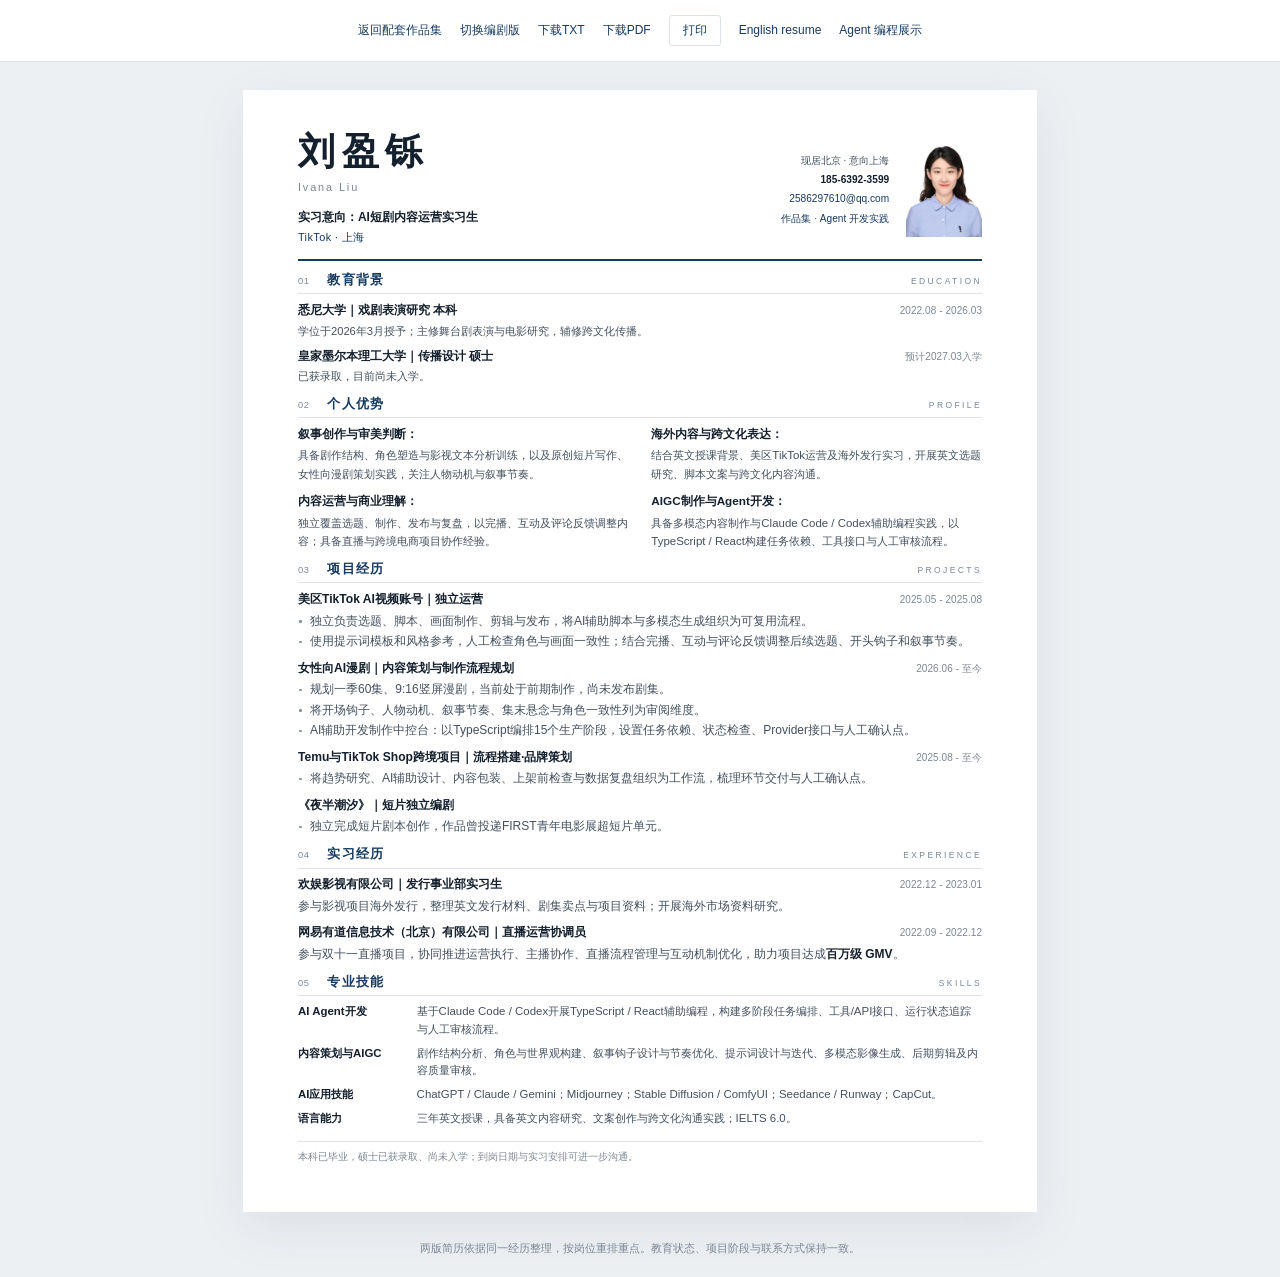
==== commit ffda2891: "Rename tool proficiency section to AI skills" ====
--- a/resume/index.html
+++ b/resume/index.html
@@ -1,3 +1,3 @@
 <!DOCTYPE html>
 
-<html lang="zh-CN"><head><meta charset="utf-8"/><meta content="width=device-width,initial-scale=1" name="viewport"/><title>刘盈铄｜AI短剧内容运营实习生简历</title><meta content="刘盈铄：戏剧影视训练、AI辅助内容制作与海外内容实践。" name="description"/><link href="resume.css" rel="stylesheet"/></head><body><nav class="tools"><a href="../index.html?lang=zh">返回配套作品集</a><a href="writer.html">切换编剧版</a><a download="" href="ops-resume.txt">下载TXT</a><a download="" href="ops-resume.pdf">下载PDF</a><button onclick="window.print()">打印</button><a href="ops-en.html">English resume</a><a href="../agent/?lang=zh">Agent 编程展示</a></nav><article class="page"><header><div class="who"><h1>刘盈铄</h1><div class="latin">Ivana Liu</div><div class="aim">实习意向：AI短剧内容运营实习生<br/><span class="loc">TikTok · 上海</span></div></div><div class="hdr-right"><div class="meta">现居北京 · 意向上海<br/><b>185-6392-3599</b><br/><a href="mailto:2586297610@qq.com">2586297610@qq.com</a><br/><span class="meta-links"><a href="https://yingshuoliu2-create.github.io/portfolio-tiktok-2026/?lang=zh">作品集</a> · <a href="https://yingshuoliu2-create.github.io/portfolio-tiktok-2026/agent/?lang=zh">Agent 开发实践</a></span></div><img alt="刘盈铄" class="photo" height="81" src="../assets/resume-photo.jpg" width="64"/></div></header><section><h2><span class="ix">01</span>教育背景<em>EDUCATION</em></h2><div class="edu-record"><div class="jhead"><div class="jtitle">悉尼大学｜戏剧表演研究 本科</div><div class="jdate">2022.08 - 2026.03</div></div><p class="edu-note">学位于2026年3月授予；主修舞台剧表演与电影研究，辅修跨文化传播。</p></div><div class="edu-record"><div class="jhead"><div class="jtitle">皇家墨尔本理工大学｜传播设计 硕士</div><div class="jdate">预计2027.03入学</div></div><p class="edu-note">已获录取，目前尚未入学。</p></div></section><section><h2><span class="ix">02</span>个人优势<em>PROFILE</em></h2><ul class="profile-points"><li><b>叙事创作与审美判断：</b>具备剧作结构、角色塑造与影视文本分析训练，以及原创短片写作、女性向漫剧策划实践，关注人物动机与叙事节奏。</li><li><b>海外内容与跨文化表达：</b>结合英文授课背景、美区TikTok运营及海外发行实习，开展英文选题研究、脚本文案与跨文化内容沟通。</li><li><b>内容运营与商业理解：</b>独立覆盖选题、制作、发布与复盘，以完播、互动及评论反馈调整内容；具备直播与跨境电商项目协作经验。</li><li><b>AIGC制作与Agent开发：</b>具备多模态内容制作与Claude Code / Codex辅助编程实践，以TypeScript / React构建任务依赖、工具接口与人工审核流程。</li></ul></section><section><h2><span class="ix">03</span>项目经历<em>PROJECTS</em></h2><div class="job"><div class="jhead"><div class="jtitle">美区TikTok AI视频账号｜独立运营</div><div class="jdate">2025.05 - 2025.08</div></div><ul><li>独立负责选题、脚本、画面制作、剪辑与发布，将AI辅助脚本与多模态生成组织为可复用流程。</li><li>使用提示词模板和风格参考，人工检查角色与画面一致性；结合完播、互动与评论反馈调整后续选题、开头钩子和叙事节奏。</li></ul></div><div class="job lead"><div class="jhead"><div class="jtitle">女性向AI漫剧｜内容策划与制作流程规划</div><div class="jdate">2026.06 - 至今</div></div><ul><li>规划一季60集、9:16竖屏漫剧，当前处于前期制作，尚未发布剧集。</li><li>将开场钩子、人物动机、叙事节奏、集末悬念与角色一致性列为审阅维度。</li><li>AI辅助开发制作中控台：以TypeScript编排15个生产阶段，设置任务依赖、状态检查、Provider接口与人工确认点。</li></ul></div><div class="job"><div class="jhead"><div class="jtitle">Temu与TikTok Shop跨境项目｜流程搭建·品牌策划</div><div class="jdate">2025.08 - 至今</div></div><ul><li>将趋势研究、AI辅助设计、内容包装、上架前检查与数据复盘组织为工作流，梳理环节交付与人工确认点。</li></ul></div><div class="job"><div class="jhead"><div class="jtitle">《夜半潮汐》｜短片独立编剧</div></div><ul><li>独立完成短片剧本创作，作品曾投递FIRST青年电影展超短片单元。</li></ul></div></section><section><h2><span class="ix">04</span>实习经历<em>EXPERIENCE</em></h2><div class="job"><div class="jhead"><div class="jtitle">欢娱影视有限公司｜发行事业部实习生</div><div class="jdate">2022.12 - 2023.01</div></div><p>参与影视项目海外发行，整理英文发行材料、剧集卖点与项目资料；开展海外市场资料研究。</p></div><div class="job"><div class="jhead"><div class="jtitle">网易有道信息技术（北京）有限公司｜直播运营协调员</div><div class="jdate">2022.09 - 2022.12</div></div><p>参与双十一直播项目，协同推进运营执行、主播协作、直播流程管理与互动机制优化，助力项目达成<b>百万级 GMV</b>。</p></div></section><section><h2><span class="ix">05</span>专业技能<em>SKILLS</em></h2><dl class="sk-text"><dt>AI Agent开发</dt><dd>基于Claude Code / Codex开展TypeScript / React辅助编程，构建多阶段任务编排、工具/API接口、运行状态追踪与人工审核流程。</dd><dt>内容策划与AIGC</dt><dd>剧作结构分析、角色与世界观构建、叙事钩子设计与节奏优化、提示词设计与迭代、多模态影像生成、后期剪辑及内容质量审核。</dd><dt>制作工具</dt><dd>ChatGPT / Claude / Gemini；Midjourney；Stable Diffusion / ComfyUI；Seedance / Runway；CapCut。</dd><dt>语言能力</dt><dd>三年英文授课，具备英文内容研究、文案创作与跨文化沟通实践；IELTS 6.0。</dd></dl></section><div class="foot">本科已毕业，硕士已获录取、尚未入学；到岗日期与实习安排可进一步沟通。</div></article><p class="preview-note">两版简历依据同一经历整理，按岗位重排重点。教育状态、项目阶段与联系方式保持一致。</p></body></html>+<html lang="zh-CN"><head><meta charset="utf-8"/><meta content="width=device-width,initial-scale=1" name="viewport"/><title>刘盈铄｜AI短剧内容运营实习生简历</title><meta content="刘盈铄：戏剧影视训练、AI辅助内容制作与海外内容实践。" name="description"/><link href="resume.css" rel="stylesheet"/></head><body><nav class="tools"><a href="../index.html?lang=zh">返回配套作品集</a><a href="writer.html">切换编剧版</a><a download="" href="ops-resume.txt">下载TXT</a><a download="" href="ops-resume.pdf">下载PDF</a><button onclick="window.print()">打印</button><a href="ops-en.html">English resume</a><a href="../agent/?lang=zh">Agent 编程展示</a></nav><article class="page"><header><div class="who"><h1>刘盈铄</h1><div class="latin">Ivana Liu</div><div class="aim">实习意向：AI短剧内容运营实习生<br/><span class="loc">TikTok · 上海</span></div></div><div class="hdr-right"><div class="meta">现居北京 · 意向上海<br/><b>185-6392-3599</b><br/><a href="mailto:2586297610@qq.com">2586297610@qq.com</a><br/><span class="meta-links"><a href="https://yingshuoliu2-create.github.io/portfolio-tiktok-2026/?lang=zh">作品集</a> · <a href="https://yingshuoliu2-create.github.io/portfolio-tiktok-2026/agent/?lang=zh">Agent 开发实践</a></span></div><img alt="刘盈铄" class="photo" height="81" src="../assets/resume-photo.jpg" width="64"/></div></header><section><h2><span class="ix">01</span>教育背景<em>EDUCATION</em></h2><div class="edu-record"><div class="jhead"><div class="jtitle">悉尼大学｜戏剧表演研究 本科</div><div class="jdate">2022.08 - 2026.03</div></div><p class="edu-note">学位于2026年3月授予；主修舞台剧表演与电影研究，辅修跨文化传播。</p></div><div class="edu-record"><div class="jhead"><div class="jtitle">皇家墨尔本理工大学｜传播设计 硕士</div><div class="jdate">预计2027.03入学</div></div><p class="edu-note">已获录取，目前尚未入学。</p></div></section><section><h2><span class="ix">02</span>个人优势<em>PROFILE</em></h2><ul class="profile-points"><li><b>叙事创作与审美判断：</b>具备剧作结构、角色塑造与影视文本分析训练，以及原创短片写作、女性向漫剧策划实践，关注人物动机与叙事节奏。</li><li><b>海外内容与跨文化表达：</b>结合英文授课背景、美区TikTok运营及海外发行实习，开展英文选题研究、脚本文案与跨文化内容沟通。</li><li><b>内容运营与商业理解：</b>独立覆盖选题、制作、发布与复盘，以完播、互动及评论反馈调整内容；具备直播与跨境电商项目协作经验。</li><li><b>AIGC制作与Agent开发：</b>具备多模态内容制作与Claude Code / Codex辅助编程实践，以TypeScript / React构建任务依赖、工具接口与人工审核流程。</li></ul></section><section><h2><span class="ix">03</span>项目经历<em>PROJECTS</em></h2><div class="job"><div class="jhead"><div class="jtitle">美区TikTok AI视频账号｜独立运营</div><div class="jdate">2025.05 - 2025.08</div></div><ul><li>独立负责选题、脚本、画面制作、剪辑与发布，将AI辅助脚本与多模态生成组织为可复用流程。</li><li>使用提示词模板和风格参考，人工检查角色与画面一致性；结合完播、互动与评论反馈调整后续选题、开头钩子和叙事节奏。</li></ul></div><div class="job lead"><div class="jhead"><div class="jtitle">女性向AI漫剧｜内容策划与制作流程规划</div><div class="jdate">2026.06 - 至今</div></div><ul><li>规划一季60集、9:16竖屏漫剧，当前处于前期制作，尚未发布剧集。</li><li>将开场钩子、人物动机、叙事节奏、集末悬念与角色一致性列为审阅维度。</li><li>AI辅助开发制作中控台：以TypeScript编排15个生产阶段，设置任务依赖、状态检查、Provider接口与人工确认点。</li></ul></div><div class="job"><div class="jhead"><div class="jtitle">Temu与TikTok Shop跨境项目｜流程搭建·品牌策划</div><div class="jdate">2025.08 - 至今</div></div><ul><li>将趋势研究、AI辅助设计、内容包装、上架前检查与数据复盘组织为工作流，梳理环节交付与人工确认点。</li></ul></div><div class="job"><div class="jhead"><div class="jtitle">《夜半潮汐》｜短片独立编剧</div></div><ul><li>独立完成短片剧本创作，作品曾投递FIRST青年电影展超短片单元。</li></ul></div></section><section><h2><span class="ix">04</span>实习经历<em>EXPERIENCE</em></h2><div class="job"><div class="jhead"><div class="jtitle">欢娱影视有限公司｜发行事业部实习生</div><div class="jdate">2022.12 - 2023.01</div></div><p>参与影视项目海外发行，整理英文发行材料、剧集卖点与项目资料；开展海外市场资料研究。</p></div><div class="job"><div class="jhead"><div class="jtitle">网易有道信息技术（北京）有限公司｜直播运营协调员</div><div class="jdate">2022.09 - 2022.12</div></div><p>参与双十一直播项目，协同推进运营执行、主播协作、直播流程管理与互动机制优化，助力项目达成<b>百万级 GMV</b>。</p></div></section><section><h2><span class="ix">05</span>专业技能<em>SKILLS</em></h2><dl class="sk-text"><dt>AI Agent开发</dt><dd>基于Claude Code / Codex开展TypeScript / React辅助编程，构建多阶段任务编排、工具/API接口、运行状态追踪与人工审核流程。</dd><dt>内容策划与AIGC</dt><dd>剧作结构分析、角色与世界观构建、叙事钩子设计与节奏优化、提示词设计与迭代、多模态影像生成、后期剪辑及内容质量审核。</dd><dt>AI应用技能</dt><dd>ChatGPT / Claude / Gemini；Midjourney；Stable Diffusion / ComfyUI；Seedance / Runway；CapCut。</dd><dt>语言能力</dt><dd>三年英文授课，具备英文内容研究、文案创作与跨文化沟通实践；IELTS 6.0。</dd></dl></section><div class="foot">本科已毕业，硕士已获录取、尚未入学；到岗日期与实习安排可进一步沟通。</div></article><p class="preview-note">两版简历依据同一经历整理，按岗位重排重点。教育状态、项目阶段与联系方式保持一致。</p></body></html>
--- a/resume/resume.css
+++ b/resume/resume.css
@@ -1,102 +1,31 @@
+/* Editorial resume system: A4, restrained navy, open spacing, consistent baselines. */
+@page{size:A4;margin:0}
+*{box-sizing:border-box;margin:0;padding:0}
+:root{--ink:#14202d;--sub:#43505e;--mute:#7b8794;--line:#dce2e8;--accent:#173a60;--paper:#fff}
+html,body{-webkit-print-color-adjust:exact;print-color-adjust:exact}
+body{font-family:Arial,'PingFang SC','Microsoft YaHei',sans-serif;font-size:9pt;line-height:1.55;color:var(--ink);background:#edf0f3;font-variant-numeric:tabular-nums}
+a{color:var(--accent);text-decoration:none}a:hover{text-decoration:underline}a:focus-visible,button:focus-visible{outline:2px solid var(--accent);outline-offset:4px}
+.tools{display:flex;align-items:center;justify-content:center;flex-wrap:wrap;gap:18px;padding:15px 20px;border-bottom:1px solid var(--line);background:white;font-size:12px}
+.tools button{font:inherit;padding:5px 13px;color:var(--accent);background:white;border:1px solid var(--line);border-radius:3px;cursor:pointer}
+.page{width:210mm;min-height:297mm;margin:28px auto;padding:11mm 14.5mm 8mm;background:white;box-shadow:0 16px 50px #20334815}
+header{display:flex;align-items:center;justify-content:space-between;gap:20pt;padding-bottom:9pt;border-bottom:1.5pt solid var(--accent)}
+.who{flex:1;min-width:0}.who h1{font-size:28pt;line-height:1.1;font-weight:600;letter-spacing:5pt;color:var(--ink)}
+.who .latin{font-size:8.2pt;letter-spacing:1.4pt;color:var(--mute);margin-top:5pt}
+.who .aim{font-size:9pt;line-height:1.65;font-weight:600;margin-top:9pt}.who .loc{color:var(--accent);font-size:8.2pt;font-weight:400;letter-spacing:.3pt}
+.hdr-right{display:flex;gap:13pt;align-items:center;max-width:49%;flex:none}.meta{font-size:7.6pt;line-height:1.9;text-align:right;color:var(--sub)}.meta b{font-weight:600;color:var(--ink)}.meta-links{white-space:nowrap}.photo{width:20mm;height:25mm;object-fit:cover;object-position:center;border:0;border-radius:0;flex:none}
+section{margin-top:8pt}h2{display:flex;align-items:baseline;gap:7pt;padding-bottom:4pt;margin-bottom:5pt;border-bottom:.5pt solid var(--line);font-size:10pt;line-height:1.2;letter-spacing:1pt;font-weight:600;color:var(--accent)}
+h2 .ix{font-size:7pt;letter-spacing:.4pt;font-weight:400;color:var(--mute);width:15pt;flex:none}h2 em{font-style:normal;font-size:6.4pt;font-weight:400;letter-spacing:1.8pt;color:var(--mute);margin-left:auto}
+section p{color:var(--sub)}section p+p{margin-top:3pt}
+.edu-record{margin-bottom:5pt}.edu-record:last-child{margin-bottom:0}.edu-note{font-size:8.4pt;line-height:1.55;color:var(--sub);margin-top:1pt}
+.jhead{display:flex;align-items:baseline;justify-content:space-between;gap:10pt;margin-bottom:2pt}.jtitle{font-size:9.1pt;font-weight:600;flex:1;min-width:0}.jtitle i{font-style:normal;color:var(--mute)}.jtitle span{color:var(--accent)}.jdate{flex:none;white-space:nowrap;font-size:7.5pt;letter-spacing:.05pt;color:var(--mute)}
+.job{margin-bottom:6pt}.job:last-child{margin-bottom:0}
+ul{list-style:none}li{position:relative;padding-left:9pt;color:var(--sub);margin-bottom:1.4pt}li:last-child{margin-bottom:0}li::before{content:'';position:absolute;left:1pt;top:.72em;width:2pt;height:2pt;background:#8191a2;border-radius:50%}li b,b,.k{font-weight:600;color:var(--ink)}
+.profile-points{display:grid;grid-template-columns:1fr 1fr;gap:7pt 17pt}.profile-points li{padding:0;margin:0;font-size:8.6pt;line-height:1.6}.profile-points li::before{display:none}.profile-points b{display:block;font-size:8.8pt;color:var(--ink);margin-bottom:2pt}
+.sk-text{display:grid;grid-template-columns:80pt 1fr;gap:4.5pt 9pt;font-size:8.6pt;line-height:1.55}.sk-text dt{font-weight:600;color:var(--ink)}.sk-text dd{color:var(--sub);margin:0}
+.foot{margin-top:10pt;padding-top:6pt;border-top:.5pt solid var(--line);color:var(--mute);font-size:7.3pt;line-height:1.5}
+.preview-note{max-width:794px;padding:0 20px 20px;margin:auto;font-size:11px;color:var(--mute);text-align:center}
+html[lang=en] body{font-size:8.5pt;line-height:1.45}html[lang=en] .who h1{font-size:28pt;letter-spacing:-.8pt}html[lang=en] .who .aim{font-size:8.5pt}html[lang=en] .jtitle{font-size:8.7pt}html[lang=en] .edu-note{font-size:8.1pt}html[lang=en] .profile-points li{font-size:8.2pt;line-height:1.45}html[lang=en] .profile-points b{font-size:8.3pt}html[lang=en] .sk-text{font-size:8.2pt;grid-template-columns:72pt 1fr}html[lang=en] section{margin-top:6.5pt}html[lang=en] .job{margin-bottom:4pt}
+@media(max-width:650px){body{font-size:13px;line-height:1.7}.page{width:100%;min-height:0;margin:0;padding:28px 23px;box-shadow:none}.tools{font-size:11px;gap:10px;padding:12px 15px}header{align-items:flex-start;gap:18px;flex-wrap:wrap;padding-bottom:20px}.who h1{font-size:32px;letter-spacing:5px}.who .latin{font-size:10px}.who .aim{font-size:12px;margin-top:12px}.who .loc{font-size:11px}.hdr-right{max-width:none;width:100%;justify-content:space-between}.meta{text-align:left;font-size:11px;line-height:1.8}.photo{width:64px;height:80px}section{margin-top:23px}h2{font-size:15px;padding-bottom:8px;margin-bottom:11px;gap:8px}h2 .ix{font-size:10px;width:19px}h2 em{font-size:8px;letter-spacing:1.4px}.jhead{display:block;margin-bottom:4px}.jtitle{font-size:13px}.jdate{font-size:10px;margin-top:2px}.edu-note{font-size:12px}.edu-record{margin-bottom:12px}.job{margin-bottom:16px}li{padding-left:11px;margin-bottom:4px}.profile-points{grid-template-columns:1fr;gap:12px}.profile-points li{font-size:12px;line-height:1.7}.profile-points b{font-size:12px;margin-bottom:2px}.sk-text{display:block;font-size:12px}.sk-text dt{margin-top:11px}.sk-text dd{margin-top:3px}.foot{font-size:10px;margin-top:23px;padding-top:12px}.preview-note{font-size:10px;padding-top:18px}html[lang=en] body{font-size:12px;line-height:1.6}html[lang=en] .who h1{font-size:33px}html[lang=en] .who .aim{font-size:12px}html[lang=en] .jtitle{font-size:12px}html[lang=en] .edu-note{font-size:11px}html[lang=en] .profile-points li,html[lang=en] .profile-points b,html[lang=en] .sk-text{font-size:12px}html[lang=en] section{margin-top:23px}html[lang=en] .job{margin-bottom:16px}}
+@media print{body{background:white}.tools,.preview-note{display:none}.page{margin:0;box-shadow:none;min-height:0;width:210mm}h2{break-after:avoid}.job,.edu-record,.profile-points,.foot{break-inside:avoid}.meta a{color:inherit}}
 
-  @page { size: A4; margin: 0; }
-  * { margin:0; padding:0; box-sizing:border-box; }
-  :root{
-    --ink:#0F1318;
-    --sub:#3E4753;
-    --mute:#8B939F;
-    --line:#E1E5EB;
-    --line-soft:#EDF0F4;
-    --accent:#15325F;
-    --hi:#2158B8;
-    --tint:#F2F6FC;
-    --tint-line:#D7E3F5;
-    --paper:#FFFFFF;
-  }
-  html,body{ -webkit-print-color-adjust:exact; print-color-adjust:exact; background:var(--paper); }
-  body{
-    font-family:"STHeiti","Heiti SC","Helvetica Neue",Helvetica,Arial,sans-serif;
-    color:var(--ink);
-    font-size:8.8pt;
-    line-height:1.4;
-    font-variant-numeric:tabular-nums;
-  }
-  .page{ width:210mm; height:297mm; padding:10.5mm 13.5mm 7.5mm; position:relative; background:var(--paper); }
-
-  header{ display:flex; align-items:flex-end; justify-content:space-between;
-          padding-bottom:5pt; border-bottom:1.6pt solid var(--ink); }
-  .who h1{ font-size:20.5pt; font-weight:600; letter-spacing:5pt; line-height:1; }
-  .who .aim{ margin-top:6pt; font-size:8.6pt; font-weight:600; color:var(--ink); letter-spacing:.1pt; }
-  .who .aim .pipe{ color:var(--line); margin:0 5.5pt; font-weight:400; }
-  .who .aim .loctag{ display:inline-block; white-space:nowrap; }
-  .who .aim .loc{ color:var(--hi); font-weight:600; }
-  .meta{ text-align:right; font-size:7.9pt; color:var(--sub); line-height:1.85; white-space:nowrap; }
-  .meta b{ font-weight:600; color:var(--ink); }
-
-  section{ margin-top:5pt; }
-  h2{ display:flex; align-items:baseline; gap:7pt; font-size:8.8pt; font-weight:600; color:var(--ink);
-      letter-spacing:.6pt; padding-bottom:2.4pt; margin-bottom:4.2pt; border-bottom:1pt solid var(--ink); }
-  h2 .ix{ font-size:6.6pt; font-weight:600; color:#fff; background:var(--accent);
-          width:12pt; height:12pt; line-height:12pt; text-align:center; border-radius:1.5pt; flex:none; }
-  h2 em{ font-style:normal; font-size:6.3pt; color:var(--mute); letter-spacing:1.8pt; font-weight:600;
-         margin-left:auto; }
-
-  ul{ list-style:none; }
-  li{ display:list-item; padding-left:8.8pt; margin-bottom:.9pt; color:var(--sub); }
-  li::marker{ content:"– "; color:var(--hi); font-size:.8em; }
-  li b, .k{ color:var(--ink); font-weight:600; }
-  .hl{ color:var(--hi); font-weight:600; }
-
-  .strip{ display:flex; gap:0; margin-bottom:5.6pt; border-top:1.2pt solid var(--ink); border-bottom:.6pt solid var(--line); }
-  .strip > div{ flex:1; padding:5.2pt 5pt 4.8pt; text-align:center; border-right:.6pt solid var(--line); }
-  .strip > div:last-child{ border-right:none; }
-  .strip .n{ font-size:11.8pt; font-weight:600; color:var(--accent); line-height:1.05; letter-spacing:-.2pt; }
-  .strip .t{ font-size:6.3pt; color:var(--sub); margin-top:2.4pt; letter-spacing:.1pt; }
-
-  .job{ margin-bottom:3.3pt; padding-left:7pt; border-left:1.6pt solid var(--line-soft); }
-  .job.lead{ border-left-color:var(--hi); }
-  .job:last-child{ margin-bottom:0; }
-  .jhead{ display:flex; justify-content:space-between; align-items:baseline; margin-bottom:1.8pt; }
-  .jtitle{ font-size:8.9pt; font-weight:600; }
-  .jtitle i{ font-style:normal; color:var(--mute); font-weight:400; margin:0 4pt; }
-  .jtitle span{ font-weight:600; color:var(--hi); font-size:8.1pt; }
-  .jdate{ font-size:7.4pt; color:var(--mute); white-space:nowrap; padding-left:8pt; }
-
-  .job.compact .jhead{ margin-bottom:0; }
-  .job.compact .jtitle{ font-weight:600; }
-  .job.compact .jtitle i{ margin:0 3pt; }
-
-  .sk{ display:grid; grid-template-columns:max-content 1fr; gap:3.1pt 8pt; align-items:start; }
-  .sk dt{ font-weight:600; font-size:8.1pt; color:var(--ink); white-space:nowrap; padding-top:1.6pt; }
-  .sk dd{ display:flex; flex-wrap:wrap; gap:3pt; }
-  .sk dd .tag{ display:inline-block; font-size:6.75pt; color:var(--sub); background:#fff;
-               border:.6pt solid var(--line); border-radius:2.5pt; padding:1.8pt 5.8pt; line-height:1.3; }
-  .sk dd .tag.hi{ color:var(--accent); background:var(--tint); border-color:var(--tint-line); font-weight:600; }
-  .sk dd.flow{ align-items:center; gap:0; }
-  .sk dd.flow .tag{ margin:0; }
-  .sk dd.flow i{ font-style:normal; color:var(--hi); font-weight:600; font-size:6.8pt; padding:0 2.2pt; }
-
-  .foot{ margin-top:5pt; padding-top:4pt; border-top:1pt solid var(--ink);
-         font-size:7.9pt; color:var(--sub); display:flex; gap:13pt; flex-wrap:wrap; }
-  .foot b{ color:var(--ink); font-weight:600; }
-
-  .hdr-right{ display:flex; align-items:flex-end; gap:9pt; }
-  .photo{ width:17mm; height:21.5mm; object-fit:cover; border-radius:1.5pt; border:.8pt solid var(--line); flex:none; }
-
-  @media screen{
-    body{ background:#EDEAE1; padding:28px 0 48px; display:flex; justify-content:center; }
-    .page{ box-shadow:0 2px 6px rgba(20,20,10,.06), 0 30px 70px -24px rgba(20,20,10,.28); }
-  }
-
-/* Responsive delivery of the original Claude document layout. */
-a{color:var(--hi);text-decoration:none}a:hover{text-decoration:underline}a:focus-visible,button:focus-visible{outline:2px solid var(--hi);outline-offset:3px}.tools{display:flex;justify-content:center;align-items:center;gap:16px;flex-wrap:wrap;padding:13px 20px;background:white;border-bottom:1px solid var(--line);font-size:12px}.tools button{font:inherit;background:white;border:1px solid var(--tint-line);color:var(--accent);padding:5px 11px;border-radius:3px;cursor:pointer}.page{height:auto;min-height:297mm}.who{flex:1;min-width:0}.who .aim{max-width:310px;line-height:1.6}.who .latin{font-size:8pt;color:var(--mute);margin-top:4pt;letter-spacing:.4pt}.meta{font-size:7.5pt;line-height:1.8;white-space:normal}.hdr-right{max-width:49%;flex:none}.photo{object-position:center}.meta-links{white-space:nowrap}.jhead .jtitle{flex:1;min-width:0}.jhead .jdate{flex:none}section p{color:var(--sub)}section p+p{margin-top:3pt}.edu-record{margin:0 0 5pt}.edu-record:last-child{margin-bottom:0}.edu-note{font-size:8.05pt;color:var(--sub);line-height:1.55}.sk-text{display:grid;grid-template-columns:78pt 1fr;gap:3.5pt 7pt}.sk-text dt{font-weight:600;color:var(--ink)}.sk-text dd{color:var(--sub);margin:0}.agent-skill{color:var(--ink)}.summary{line-height:1.6}.preview-note{max-width:794px;padding:10px 20px;margin:0 auto;font-size:11px;color:var(--mute)}html[lang=en] .who h1{letter-spacing:0;font-size:21pt}html[lang=en] body{font-size:8.3pt;line-height:1.38}html[lang=en] .jtitle{font-size:8.4pt}html[lang=en] .who .aim{font-size:8.1pt}html[lang=en] h2{font-size:8.5pt}html[lang=en] .edu-note{font-size:7.8pt}html[lang=en] .sk-text{grid-template-columns:67pt 1fr}html[lang=en] .meta{font-size:7.1pt}
-@media screen{body{display:block;padding:0 0 35px;background:#eef0f3}.page{margin:24px auto;box-shadow:0 12px 40px #1b2a3914}}
-@media(max-width:650px){.page{width:100%;min-height:0;margin:0;padding:25px 20px;box-shadow:none}body{font-size:13px;line-height:1.65}.tools{font-size:11px;gap:10px}header{align-items:flex-start;gap:15px;flex-wrap:wrap}.who{min-width:185px}.who h1{font-size:27px}.who .aim{font-size:12px;max-width:none}.hdr-right{max-width:none;width:100%;justify-content:space-between;align-items:center}.meta{text-align:left;font-size:11px}.photo{width:60px;height:75px}.jhead{display:block}.jdate{font-size:11px;padding:2px 0}.jtitle{font-size:13px}.edu-note{font-size:12px}section{margin-top:16px}h2{font-size:15px;gap:9px;margin-bottom:8px;padding-bottom:5px}h2 .ix{font-size:10px;width:18px;height:18px;line-height:18px}h2 em{font-size:8px;letter-spacing:1px}.job{margin-bottom:12px;padding-left:10px}li{margin-bottom:3px;padding-left:3px}.sk-text{display:block}.sk-text dt{margin-top:7px}.sk-text dd{margin-top:1px}.foot{font-size:11px}.summary{font-size:13px}html[lang=en] body{font-size:12px}html[lang=en] .jtitle{font-size:12px}html[lang=en] .edu-note{font-size:11px}html[lang=en] .meta{font-size:11px}html[lang=en] h2{font-size:13px}}
-@media print{body{padding:0;background:white}.tools,.preview-note{display:none}.page{margin:0;box-shadow:none;min-height:0;width:210mm;height:auto}section{break-inside:auto}.job,.edu-record{break-inside:avoid}h2{break-after:avoid}.meta a{color:inherit}.foot{break-inside:avoid}}
-/* Reading-size adjustment while keeping the Claude reference hierarchy. */
-@media(min-width:651px){body{font-family:'PingFang SC','Microsoft YaHei','Helvetica Neue',Arial,sans-serif;font-size:9.3pt;line-height:1.5}section{margin-top:7pt}.job{margin-bottom:4.2pt}.jtitle{font-size:9.2pt}.edu-note{font-size:8.6pt}.sk-text{gap:4.5pt 8pt}.summary{line-height:1.65}html[lang=en] body{font-size:8.8pt;line-height:1.45}html[lang=en] .jtitle{font-size:8.9pt}html[lang=en] .edu-note{font-size:8.2pt}}
-@media print{body{font-family:'PingFang SC','Microsoft YaHei','Helvetica Neue',Arial,sans-serif;font-size:9.3pt;line-height:1.5}section{margin-top:7pt}.job{margin-bottom:4.2pt}.jtitle{font-size:9.2pt}.edu-note{font-size:8.6pt}.sk-text{gap:4.5pt 8pt}.summary{line-height:1.65}html[lang=en] body{font-size:8.8pt;line-height:1.45}html[lang=en] .jtitle{font-size:8.9pt}html[lang=en] .edu-note{font-size:8.2pt}}
-/* Latin glyphs use Arial for predictable PDF search and text extraction. */
-body{font-family:Arial,'PingFang SC','Microsoft YaHei',sans-serif}
-@media(min-width:651px){body{font-family:Arial,'PingFang SC','Microsoft YaHei',sans-serif}}
-@media print{body{font-family:Arial,'PingFang SC','Microsoft YaHei',sans-serif}}
+@media(min-width:651px),print{html[lang=en] .foot{margin-top:6pt;padding-top:4pt}}
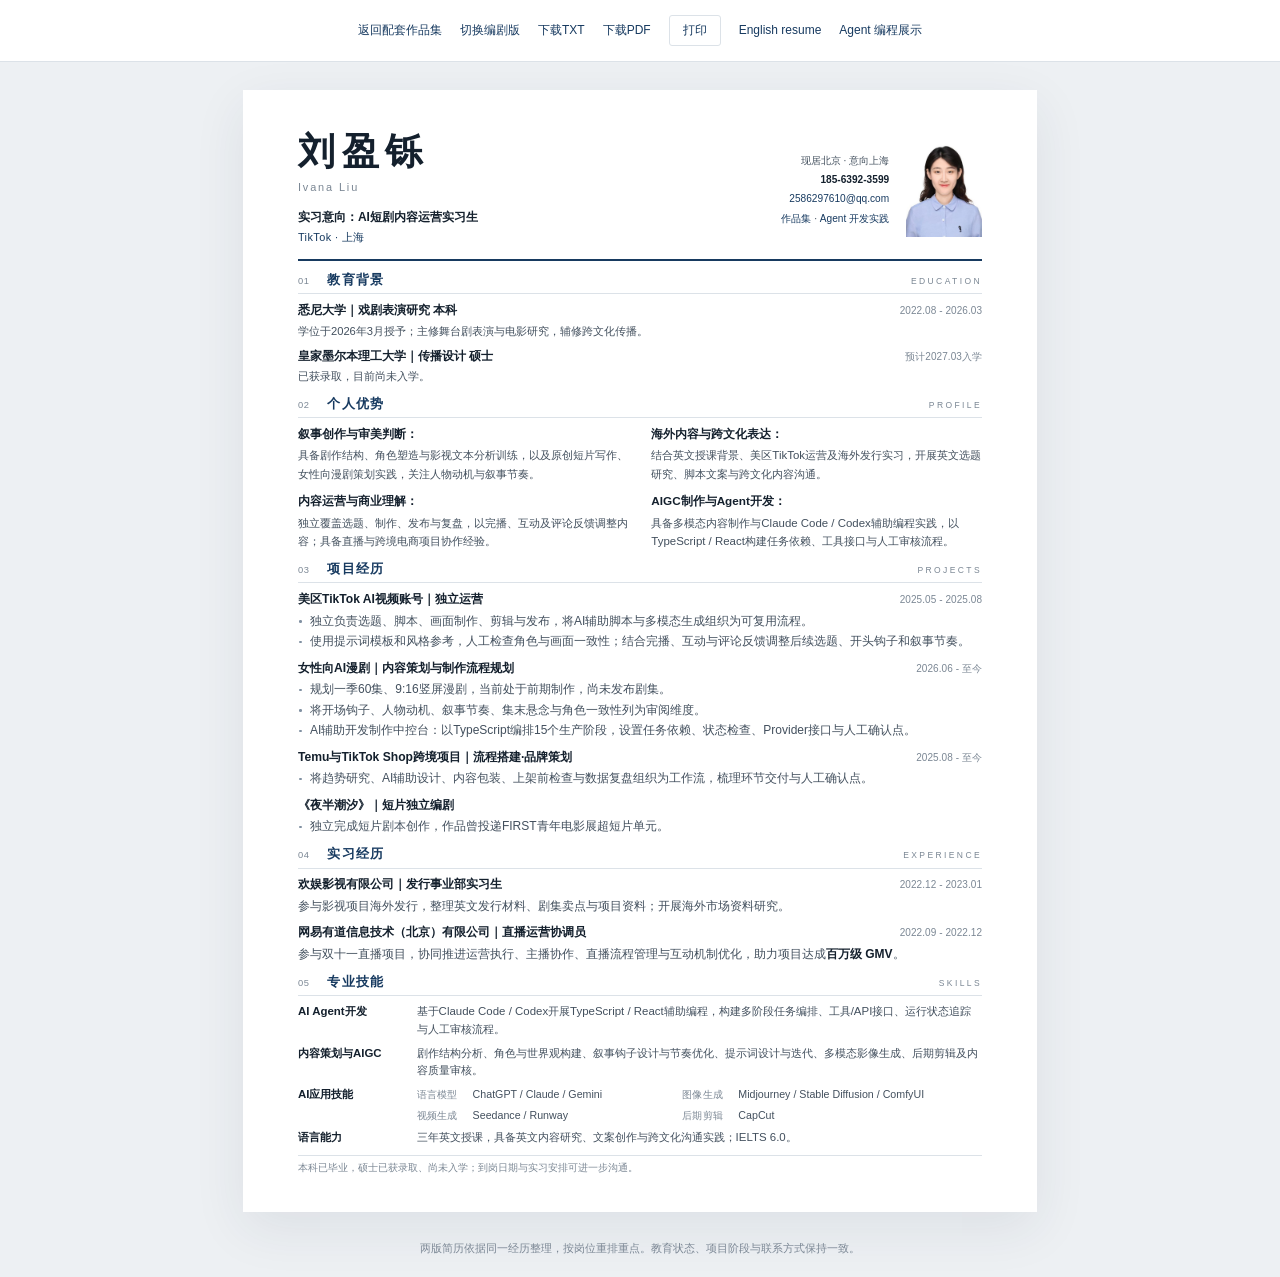
==== commit 79eef6f6: "Group AI skills for clearer resume scanning" ====
--- a/resume/index.html
+++ b/resume/index.html
@@ -1,3 +1,3 @@
 <!DOCTYPE html>
 
-<html lang="zh-CN"><head><meta charset="utf-8"/><meta content="width=device-width,initial-scale=1" name="viewport"/><title>刘盈铄｜AI短剧内容运营实习生简历</title><meta content="刘盈铄：戏剧影视训练、AI辅助内容制作与海外内容实践。" name="description"/><link href="resume.css" rel="stylesheet"/></head><body><nav class="tools"><a href="../index.html?lang=zh">返回配套作品集</a><a href="writer.html">切换编剧版</a><a download="" href="ops-resume.txt">下载TXT</a><a download="" href="ops-resume.pdf">下载PDF</a><button onclick="window.print()">打印</button><a href="ops-en.html">English resume</a><a href="../agent/?lang=zh">Agent 编程展示</a></nav><article class="page"><header><div class="who"><h1>刘盈铄</h1><div class="latin">Ivana Liu</div><div class="aim">实习意向：AI短剧内容运营实习生<br/><span class="loc">TikTok · 上海</span></div></div><div class="hdr-right"><div class="meta">现居北京 · 意向上海<br/><b>185-6392-3599</b><br/><a href="mailto:2586297610@qq.com">2586297610@qq.com</a><br/><span class="meta-links"><a href="https://yingshuoliu2-create.github.io/portfolio-tiktok-2026/?lang=zh">作品集</a> · <a href="https://yingshuoliu2-create.github.io/portfolio-tiktok-2026/agent/?lang=zh">Agent 开发实践</a></span></div><img alt="刘盈铄" class="photo" height="81" src="../assets/resume-photo.jpg" width="64"/></div></header><section><h2><span class="ix">01</span>教育背景<em>EDUCATION</em></h2><div class="edu-record"><div class="jhead"><div class="jtitle">悉尼大学｜戏剧表演研究 本科</div><div class="jdate">2022.08 - 2026.03</div></div><p class="edu-note">学位于2026年3月授予；主修舞台剧表演与电影研究，辅修跨文化传播。</p></div><div class="edu-record"><div class="jhead"><div class="jtitle">皇家墨尔本理工大学｜传播设计 硕士</div><div class="jdate">预计2027.03入学</div></div><p class="edu-note">已获录取，目前尚未入学。</p></div></section><section><h2><span class="ix">02</span>个人优势<em>PROFILE</em></h2><ul class="profile-points"><li><b>叙事创作与审美判断：</b>具备剧作结构、角色塑造与影视文本分析训练，以及原创短片写作、女性向漫剧策划实践，关注人物动机与叙事节奏。</li><li><b>海外内容与跨文化表达：</b>结合英文授课背景、美区TikTok运营及海外发行实习，开展英文选题研究、脚本文案与跨文化内容沟通。</li><li><b>内容运营与商业理解：</b>独立覆盖选题、制作、发布与复盘，以完播、互动及评论反馈调整内容；具备直播与跨境电商项目协作经验。</li><li><b>AIGC制作与Agent开发：</b>具备多模态内容制作与Claude Code / Codex辅助编程实践，以TypeScript / React构建任务依赖、工具接口与人工审核流程。</li></ul></section><section><h2><span class="ix">03</span>项目经历<em>PROJECTS</em></h2><div class="job"><div class="jhead"><div class="jtitle">美区TikTok AI视频账号｜独立运营</div><div class="jdate">2025.05 - 2025.08</div></div><ul><li>独立负责选题、脚本、画面制作、剪辑与发布，将AI辅助脚本与多模态生成组织为可复用流程。</li><li>使用提示词模板和风格参考，人工检查角色与画面一致性；结合完播、互动与评论反馈调整后续选题、开头钩子和叙事节奏。</li></ul></div><div class="job lead"><div class="jhead"><div class="jtitle">女性向AI漫剧｜内容策划与制作流程规划</div><div class="jdate">2026.06 - 至今</div></div><ul><li>规划一季60集、9:16竖屏漫剧，当前处于前期制作，尚未发布剧集。</li><li>将开场钩子、人物动机、叙事节奏、集末悬念与角色一致性列为审阅维度。</li><li>AI辅助开发制作中控台：以TypeScript编排15个生产阶段，设置任务依赖、状态检查、Provider接口与人工确认点。</li></ul></div><div class="job"><div class="jhead"><div class="jtitle">Temu与TikTok Shop跨境项目｜流程搭建·品牌策划</div><div class="jdate">2025.08 - 至今</div></div><ul><li>将趋势研究、AI辅助设计、内容包装、上架前检查与数据复盘组织为工作流，梳理环节交付与人工确认点。</li></ul></div><div class="job"><div class="jhead"><div class="jtitle">《夜半潮汐》｜短片独立编剧</div></div><ul><li>独立完成短片剧本创作，作品曾投递FIRST青年电影展超短片单元。</li></ul></div></section><section><h2><span class="ix">04</span>实习经历<em>EXPERIENCE</em></h2><div class="job"><div class="jhead"><div class="jtitle">欢娱影视有限公司｜发行事业部实习生</div><div class="jdate">2022.12 - 2023.01</div></div><p>参与影视项目海外发行，整理英文发行材料、剧集卖点与项目资料；开展海外市场资料研究。</p></div><div class="job"><div class="jhead"><div class="jtitle">网易有道信息技术（北京）有限公司｜直播运营协调员</div><div class="jdate">2022.09 - 2022.12</div></div><p>参与双十一直播项目，协同推进运营执行、主播协作、直播流程管理与互动机制优化，助力项目达成<b>百万级 GMV</b>。</p></div></section><section><h2><span class="ix">05</span>专业技能<em>SKILLS</em></h2><dl class="sk-text"><dt>AI Agent开发</dt><dd>基于Claude Code / Codex开展TypeScript / React辅助编程，构建多阶段任务编排、工具/API接口、运行状态追踪与人工审核流程。</dd><dt>内容策划与AIGC</dt><dd>剧作结构分析、角色与世界观构建、叙事钩子设计与节奏优化、提示词设计与迭代、多模态影像生成、后期剪辑及内容质量审核。</dd><dt>AI应用技能</dt><dd>ChatGPT / Claude / Gemini；Midjourney；Stable Diffusion / ComfyUI；Seedance / Runway；CapCut。</dd><dt>语言能力</dt><dd>三年英文授课，具备英文内容研究、文案创作与跨文化沟通实践；IELTS 6.0。</dd></dl></section><div class="foot">本科已毕业，硕士已获录取、尚未入学；到岗日期与实习安排可进一步沟通。</div></article><p class="preview-note">两版简历依据同一经历整理，按岗位重排重点。教育状态、项目阶段与联系方式保持一致。</p></body></html>+<html lang="zh-CN"><head><meta charset="utf-8"/><meta content="width=device-width,initial-scale=1" name="viewport"/><title>刘盈铄｜AI短剧内容运营实习生简历</title><meta content="刘盈铄：戏剧影视训练、AI辅助内容制作与海外内容实践。" name="description"/><link href="resume.css" rel="stylesheet"/></head><body><nav class="tools"><a href="../index.html?lang=zh">返回配套作品集</a><a href="writer.html">切换编剧版</a><a download="" href="ops-resume.txt">下载TXT</a><a download="" href="ops-resume.pdf">下载PDF</a><button onclick="window.print()">打印</button><a href="ops-en.html">English resume</a><a href="../agent/?lang=zh">Agent 编程展示</a></nav><article class="page"><header><div class="who"><h1>刘盈铄</h1><div class="latin">Ivana Liu</div><div class="aim">实习意向：AI短剧内容运营实习生<br/><span class="loc">TikTok · 上海</span></div></div><div class="hdr-right"><div class="meta">现居北京 · 意向上海<br/><b>185-6392-3599</b><br/><a href="mailto:2586297610@qq.com">2586297610@qq.com</a><br/><span class="meta-links"><a href="https://yingshuoliu2-create.github.io/portfolio-tiktok-2026/?lang=zh">作品集</a> · <a href="https://yingshuoliu2-create.github.io/portfolio-tiktok-2026/agent/?lang=zh">Agent 开发实践</a></span></div><img alt="刘盈铄" class="photo" height="81" src="../assets/resume-photo.jpg" width="64"/></div></header><section><h2><span class="ix">01</span>教育背景<em>EDUCATION</em></h2><div class="edu-record"><div class="jhead"><div class="jtitle">悉尼大学｜戏剧表演研究 本科</div><div class="jdate">2022.08 - 2026.03</div></div><p class="edu-note">学位于2026年3月授予；主修舞台剧表演与电影研究，辅修跨文化传播。</p></div><div class="edu-record"><div class="jhead"><div class="jtitle">皇家墨尔本理工大学｜传播设计 硕士</div><div class="jdate">预计2027.03入学</div></div><p class="edu-note">已获录取，目前尚未入学。</p></div></section><section><h2><span class="ix">02</span>个人优势<em>PROFILE</em></h2><ul class="profile-points"><li><b>叙事创作与审美判断：</b>具备剧作结构、角色塑造与影视文本分析训练，以及原创短片写作、女性向漫剧策划实践，关注人物动机与叙事节奏。</li><li><b>海外内容与跨文化表达：</b>结合英文授课背景、美区TikTok运营及海外发行实习，开展英文选题研究、脚本文案与跨文化内容沟通。</li><li><b>内容运营与商业理解：</b>独立覆盖选题、制作、发布与复盘，以完播、互动及评论反馈调整内容；具备直播与跨境电商项目协作经验。</li><li><b>AIGC制作与Agent开发：</b>具备多模态内容制作与Claude Code / Codex辅助编程实践，以TypeScript / React构建任务依赖、工具接口与人工审核流程。</li></ul></section><section><h2><span class="ix">03</span>项目经历<em>PROJECTS</em></h2><div class="job"><div class="jhead"><div class="jtitle">美区TikTok AI视频账号｜独立运营</div><div class="jdate">2025.05 - 2025.08</div></div><ul><li>独立负责选题、脚本、画面制作、剪辑与发布，将AI辅助脚本与多模态生成组织为可复用流程。</li><li>使用提示词模板和风格参考，人工检查角色与画面一致性；结合完播、互动与评论反馈调整后续选题、开头钩子和叙事节奏。</li></ul></div><div class="job lead"><div class="jhead"><div class="jtitle">女性向AI漫剧｜内容策划与制作流程规划</div><div class="jdate">2026.06 - 至今</div></div><ul><li>规划一季60集、9:16竖屏漫剧，当前处于前期制作，尚未发布剧集。</li><li>将开场钩子、人物动机、叙事节奏、集末悬念与角色一致性列为审阅维度。</li><li>AI辅助开发制作中控台：以TypeScript编排15个生产阶段，设置任务依赖、状态检查、Provider接口与人工确认点。</li></ul></div><div class="job"><div class="jhead"><div class="jtitle">Temu与TikTok Shop跨境项目｜流程搭建·品牌策划</div><div class="jdate">2025.08 - 至今</div></div><ul><li>将趋势研究、AI辅助设计、内容包装、上架前检查与数据复盘组织为工作流，梳理环节交付与人工确认点。</li></ul></div><div class="job"><div class="jhead"><div class="jtitle">《夜半潮汐》｜短片独立编剧</div></div><ul><li>独立完成短片剧本创作，作品曾投递FIRST青年电影展超短片单元。</li></ul></div></section><section><h2><span class="ix">04</span>实习经历<em>EXPERIENCE</em></h2><div class="job"><div class="jhead"><div class="jtitle">欢娱影视有限公司｜发行事业部实习生</div><div class="jdate">2022.12 - 2023.01</div></div><p>参与影视项目海外发行，整理英文发行材料、剧集卖点与项目资料；开展海外市场资料研究。</p></div><div class="job"><div class="jhead"><div class="jtitle">网易有道信息技术（北京）有限公司｜直播运营协调员</div><div class="jdate">2022.09 - 2022.12</div></div><p>参与双十一直播项目，协同推进运营执行、主播协作、直播流程管理与互动机制优化，助力项目达成<b>百万级 GMV</b>。</p></div></section><section><h2><span class="ix">05</span>专业技能<em>SKILLS</em></h2><dl class="sk-text"><dt>AI Agent开发</dt><dd>基于Claude Code / Codex开展TypeScript / React辅助编程，构建多阶段任务编排、工具/API接口、运行状态追踪与人工审核流程。</dd><dt>内容策划与AIGC</dt><dd>剧作结构分析、角色与世界观构建、叙事钩子设计与节奏优化、提示词设计与迭代、多模态影像生成、后期剪辑及内容质量审核。</dd><dt>AI应用技能</dt><dd class="skill-tools"><span><small>语言模型</small><span>ChatGPT / Claude / Gemini</span></span><span><small>图像生成</small><span>Midjourney / Stable Diffusion / ComfyUI</span></span><span><small>视频生成</small><span>Seedance / Runway</span></span><span><small>后期剪辑</small><span>CapCut</span></span></dd><dt>语言能力</dt><dd>三年英文授课，具备英文内容研究、文案创作与跨文化沟通实践；IELTS 6.0。</dd></dl></section><div class="foot">本科已毕业，硕士已获录取、尚未入学；到岗日期与实习安排可进一步沟通。</div></article><p class="preview-note">两版简历依据同一经历整理，按岗位重排重点。教育状态、项目阶段与联系方式保持一致。</p></body></html>
--- a/resume/resume.css
+++ b/resume/resume.css
@@ -22,10 +22,17 @@
 ul{list-style:none}li{position:relative;padding-left:9pt;color:var(--sub);margin-bottom:1.4pt}li:last-child{margin-bottom:0}li::before{content:'';position:absolute;left:1pt;top:.72em;width:2pt;height:2pt;background:#8191a2;border-radius:50%}li b,b,.k{font-weight:600;color:var(--ink)}
 .profile-points{display:grid;grid-template-columns:1fr 1fr;gap:7pt 17pt}.profile-points li{padding:0;margin:0;font-size:8.6pt;line-height:1.6}.profile-points li::before{display:none}.profile-points b{display:block;font-size:8.8pt;color:var(--ink);margin-bottom:2pt}
 .sk-text{display:grid;grid-template-columns:80pt 1fr;gap:4.5pt 9pt;font-size:8.6pt;line-height:1.55}.sk-text dt{font-weight:600;color:var(--ink)}.sk-text dd{color:var(--sub);margin:0}
-.foot{margin-top:10pt;padding-top:6pt;border-top:.5pt solid var(--line);color:var(--mute);font-size:7.3pt;line-height:1.5}
+.foot{margin-top:6pt;padding-top:4pt;border-top:.5pt solid var(--line);color:var(--mute);font-size:7.3pt;line-height:1.5}
 .preview-note{max-width:794px;padding:0 20px 20px;margin:auto;font-size:11px;color:var(--mute);text-align:center}
 html[lang=en] body{font-size:8.5pt;line-height:1.45}html[lang=en] .who h1{font-size:28pt;letter-spacing:-.8pt}html[lang=en] .who .aim{font-size:8.5pt}html[lang=en] .jtitle{font-size:8.7pt}html[lang=en] .edu-note{font-size:8.1pt}html[lang=en] .profile-points li{font-size:8.2pt;line-height:1.45}html[lang=en] .profile-points b{font-size:8.3pt}html[lang=en] .sk-text{font-size:8.2pt;grid-template-columns:72pt 1fr}html[lang=en] section{margin-top:6.5pt}html[lang=en] .job{margin-bottom:4pt}
 @media(max-width:650px){body{font-size:13px;line-height:1.7}.page{width:100%;min-height:0;margin:0;padding:28px 23px;box-shadow:none}.tools{font-size:11px;gap:10px;padding:12px 15px}header{align-items:flex-start;gap:18px;flex-wrap:wrap;padding-bottom:20px}.who h1{font-size:32px;letter-spacing:5px}.who .latin{font-size:10px}.who .aim{font-size:12px;margin-top:12px}.who .loc{font-size:11px}.hdr-right{max-width:none;width:100%;justify-content:space-between}.meta{text-align:left;font-size:11px;line-height:1.8}.photo{width:64px;height:80px}section{margin-top:23px}h2{font-size:15px;padding-bottom:8px;margin-bottom:11px;gap:8px}h2 .ix{font-size:10px;width:19px}h2 em{font-size:8px;letter-spacing:1.4px}.jhead{display:block;margin-bottom:4px}.jtitle{font-size:13px}.jdate{font-size:10px;margin-top:2px}.edu-note{font-size:12px}.edu-record{margin-bottom:12px}.job{margin-bottom:16px}li{padding-left:11px;margin-bottom:4px}.profile-points{grid-template-columns:1fr;gap:12px}.profile-points li{font-size:12px;line-height:1.7}.profile-points b{font-size:12px;margin-bottom:2px}.sk-text{display:block;font-size:12px}.sk-text dt{margin-top:11px}.sk-text dd{margin-top:3px}.foot{font-size:10px;margin-top:23px;padding-top:12px}.preview-note{font-size:10px;padding-top:18px}html[lang=en] body{font-size:12px;line-height:1.6}html[lang=en] .who h1{font-size:33px}html[lang=en] .who .aim{font-size:12px}html[lang=en] .jtitle{font-size:12px}html[lang=en] .edu-note{font-size:11px}html[lang=en] .profile-points li,html[lang=en] .profile-points b,html[lang=en] .sk-text{font-size:12px}html[lang=en] section{margin-top:23px}html[lang=en] .job{margin-bottom:16px}}
 @media print{body{background:white}.tools,.preview-note{display:none}.page{margin:0;box-shadow:none;min-height:0;width:210mm}h2{break-after:avoid}.job,.edu-record,.profile-points,.foot{break-inside:avoid}.meta a{color:inherit}}
 
 @media(min-width:651px),print{html[lang=en] .foot{margin-top:6pt;padding-top:4pt}}
+
+/* Grouped skills: consistent label baselines, no decorative containers. */
+.skill-tools{display:grid;grid-template-columns:1fr 1.2fr;gap:3pt 12pt}
+.skill-tools>span{display:grid;grid-template-columns:38pt 1fr;gap:4pt;align-items:baseline}
+.skill-tools small{font-size:7.3pt;color:var(--mute);white-space:nowrap;letter-spacing:.1pt}
+.skill-tools>span>span{font-size:8pt;line-height:1.55}
+@media(max-width:650px){.skill-tools{grid-template-columns:1fr;gap:7px;margin-top:5px!important}.skill-tools>span{grid-template-columns:60px 1fr;gap:8px}.skill-tools small{font-size:10px}.skill-tools>span>span{font-size:12px}}
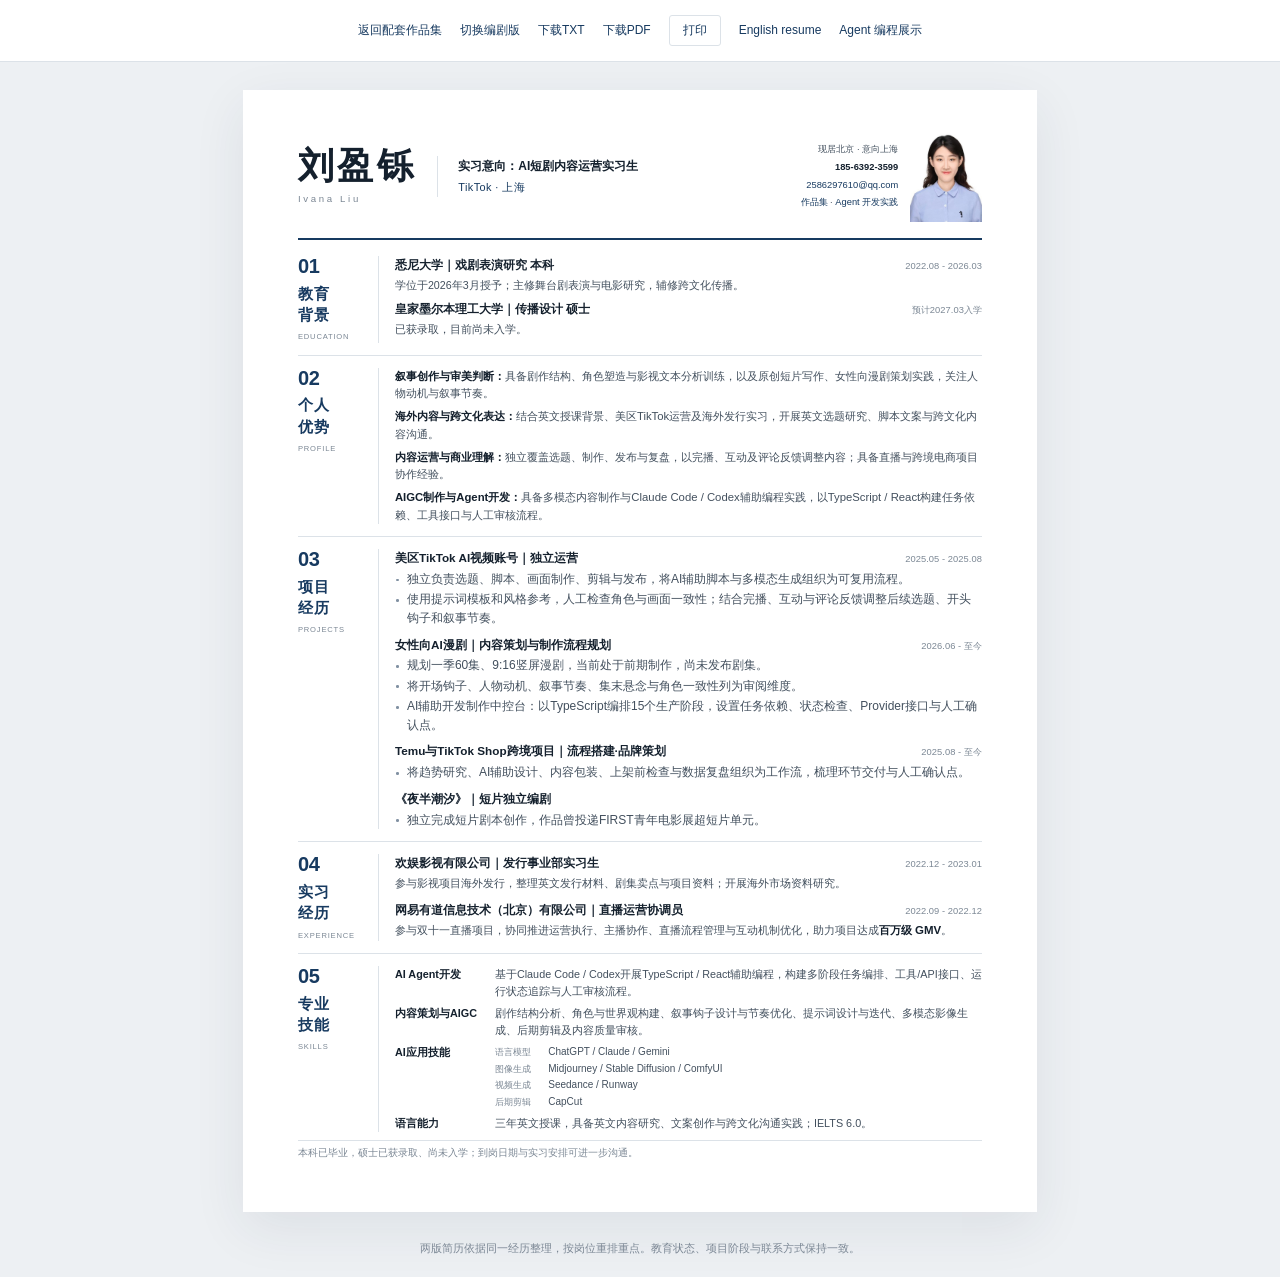
==== commit fc762129: "Redesign resumes with editorial section rails and horizontal header" ====
--- a/resume/index.html
+++ b/resume/index.html
@@ -1,3 +1,3 @@
 <!DOCTYPE html>
 
-<html lang="zh-CN"><head><meta charset="utf-8"/><meta content="width=device-width,initial-scale=1" name="viewport"/><title>刘盈铄｜AI短剧内容运营实习生简历</title><meta content="刘盈铄：戏剧影视训练、AI辅助内容制作与海外内容实践。" name="description"/><link href="resume.css" rel="stylesheet"/></head><body><nav class="tools"><a href="../index.html?lang=zh">返回配套作品集</a><a href="writer.html">切换编剧版</a><a download="" href="ops-resume.txt">下载TXT</a><a download="" href="ops-resume.pdf">下载PDF</a><button onclick="window.print()">打印</button><a href="ops-en.html">English resume</a><a href="../agent/?lang=zh">Agent 编程展示</a></nav><article class="page"><header><div class="who"><h1>刘盈铄</h1><div class="latin">Ivana Liu</div><div class="aim">实习意向：AI短剧内容运营实习生<br/><span class="loc">TikTok · 上海</span></div></div><div class="hdr-right"><div class="meta">现居北京 · 意向上海<br/><b>185-6392-3599</b><br/><a href="mailto:2586297610@qq.com">2586297610@qq.com</a><br/><span class="meta-links"><a href="https://yingshuoliu2-create.github.io/portfolio-tiktok-2026/?lang=zh">作品集</a> · <a href="https://yingshuoliu2-create.github.io/portfolio-tiktok-2026/agent/?lang=zh">Agent 开发实践</a></span></div><img alt="刘盈铄" class="photo" height="81" src="../assets/resume-photo.jpg" width="64"/></div></header><section><h2><span class="ix">01</span>教育背景<em>EDUCATION</em></h2><div class="edu-record"><div class="jhead"><div class="jtitle">悉尼大学｜戏剧表演研究 本科</div><div class="jdate">2022.08 - 2026.03</div></div><p class="edu-note">学位于2026年3月授予；主修舞台剧表演与电影研究，辅修跨文化传播。</p></div><div class="edu-record"><div class="jhead"><div class="jtitle">皇家墨尔本理工大学｜传播设计 硕士</div><div class="jdate">预计2027.03入学</div></div><p class="edu-note">已获录取，目前尚未入学。</p></div></section><section><h2><span class="ix">02</span>个人优势<em>PROFILE</em></h2><ul class="profile-points"><li><b>叙事创作与审美判断：</b>具备剧作结构、角色塑造与影视文本分析训练，以及原创短片写作、女性向漫剧策划实践，关注人物动机与叙事节奏。</li><li><b>海外内容与跨文化表达：</b>结合英文授课背景、美区TikTok运营及海外发行实习，开展英文选题研究、脚本文案与跨文化内容沟通。</li><li><b>内容运营与商业理解：</b>独立覆盖选题、制作、发布与复盘，以完播、互动及评论反馈调整内容；具备直播与跨境电商项目协作经验。</li><li><b>AIGC制作与Agent开发：</b>具备多模态内容制作与Claude Code / Codex辅助编程实践，以TypeScript / React构建任务依赖、工具接口与人工审核流程。</li></ul></section><section><h2><span class="ix">03</span>项目经历<em>PROJECTS</em></h2><div class="job"><div class="jhead"><div class="jtitle">美区TikTok AI视频账号｜独立运营</div><div class="jdate">2025.05 - 2025.08</div></div><ul><li>独立负责选题、脚本、画面制作、剪辑与发布，将AI辅助脚本与多模态生成组织为可复用流程。</li><li>使用提示词模板和风格参考，人工检查角色与画面一致性；结合完播、互动与评论反馈调整后续选题、开头钩子和叙事节奏。</li></ul></div><div class="job lead"><div class="jhead"><div class="jtitle">女性向AI漫剧｜内容策划与制作流程规划</div><div class="jdate">2026.06 - 至今</div></div><ul><li>规划一季60集、9:16竖屏漫剧，当前处于前期制作，尚未发布剧集。</li><li>将开场钩子、人物动机、叙事节奏、集末悬念与角色一致性列为审阅维度。</li><li>AI辅助开发制作中控台：以TypeScript编排15个生产阶段，设置任务依赖、状态检查、Provider接口与人工确认点。</li></ul></div><div class="job"><div class="jhead"><div class="jtitle">Temu与TikTok Shop跨境项目｜流程搭建·品牌策划</div><div class="jdate">2025.08 - 至今</div></div><ul><li>将趋势研究、AI辅助设计、内容包装、上架前检查与数据复盘组织为工作流，梳理环节交付与人工确认点。</li></ul></div><div class="job"><div class="jhead"><div class="jtitle">《夜半潮汐》｜短片独立编剧</div></div><ul><li>独立完成短片剧本创作，作品曾投递FIRST青年电影展超短片单元。</li></ul></div></section><section><h2><span class="ix">04</span>实习经历<em>EXPERIENCE</em></h2><div class="job"><div class="jhead"><div class="jtitle">欢娱影视有限公司｜发行事业部实习生</div><div class="jdate">2022.12 - 2023.01</div></div><p>参与影视项目海外发行，整理英文发行材料、剧集卖点与项目资料；开展海外市场资料研究。</p></div><div class="job"><div class="jhead"><div class="jtitle">网易有道信息技术（北京）有限公司｜直播运营协调员</div><div class="jdate">2022.09 - 2022.12</div></div><p>参与双十一直播项目，协同推进运营执行、主播协作、直播流程管理与互动机制优化，助力项目达成<b>百万级 GMV</b>。</p></div></section><section><h2><span class="ix">05</span>专业技能<em>SKILLS</em></h2><dl class="sk-text"><dt>AI Agent开发</dt><dd>基于Claude Code / Codex开展TypeScript / React辅助编程，构建多阶段任务编排、工具/API接口、运行状态追踪与人工审核流程。</dd><dt>内容策划与AIGC</dt><dd>剧作结构分析、角色与世界观构建、叙事钩子设计与节奏优化、提示词设计与迭代、多模态影像生成、后期剪辑及内容质量审核。</dd><dt>AI应用技能</dt><dd class="skill-tools"><span><small>语言模型</small><span>ChatGPT / Claude / Gemini</span></span><span><small>图像生成</small><span>Midjourney / Stable Diffusion / ComfyUI</span></span><span><small>视频生成</small><span>Seedance / Runway</span></span><span><small>后期剪辑</small><span>CapCut</span></span></dd><dt>语言能力</dt><dd>三年英文授课，具备英文内容研究、文案创作与跨文化沟通实践；IELTS 6.0。</dd></dl></section><div class="foot">本科已毕业，硕士已获录取、尚未入学；到岗日期与实习安排可进一步沟通。</div></article><p class="preview-note">两版简历依据同一经历整理，按岗位重排重点。教育状态、项目阶段与联系方式保持一致。</p></body></html>+<html lang="zh-CN"><head><meta charset="utf-8"/><meta content="width=device-width,initial-scale=1" name="viewport"/><title>刘盈铄｜AI短剧内容运营实习生简历</title><meta content="刘盈铄：戏剧影视训练、AI辅助内容制作与海外内容实践。" name="description"/><link href="resume.css" rel="stylesheet"/></head><body><nav class="tools"><a href="../index.html?lang=zh">返回配套作品集</a><a href="writer.html">切换编剧版</a><a download="" href="ops-resume.txt">下载TXT</a><a download="" href="ops-resume.pdf">下载PDF</a><button onclick="window.print()">打印</button><a href="ops-en.html">English resume</a><a href="../agent/?lang=zh">Agent 编程展示</a></nav><article class="page"><header><div class="who"><div class="identity"><h1>刘盈铄</h1><div class="latin">Ivana Liu</div></div><div class="aim">实习意向：AI短剧内容运营实习生<br/><span class="loc">TikTok · 上海</span></div></div><div class="hdr-right"><div class="meta">现居北京 · 意向上海<br/><b>185-6392-3599</b><br/><a href="mailto:2586297610@qq.com">2586297610@qq.com</a><br/><span class="meta-links"><a href="https://yingshuoliu2-create.github.io/portfolio-tiktok-2026/?lang=zh">作品集</a> · <a href="https://yingshuoliu2-create.github.io/portfolio-tiktok-2026/agent/?lang=zh">Agent 开发实践</a></span></div><img alt="刘盈铄" class="photo" height="81" src="../assets/resume-photo.jpg" width="64"/></div></header><section><h2><span class="ix">01</span><span class="section-name">教育背景</span><em>EDUCATION</em></h2><div class="section-body"><div class="edu-record"><div class="jhead"><div class="jtitle">悉尼大学｜戏剧表演研究 本科</div><div class="jdate">2022.08 - 2026.03</div></div><p class="edu-note">学位于2026年3月授予；主修舞台剧表演与电影研究，辅修跨文化传播。</p></div><div class="edu-record"><div class="jhead"><div class="jtitle">皇家墨尔本理工大学｜传播设计 硕士</div><div class="jdate">预计2027.03入学</div></div><p class="edu-note">已获录取，目前尚未入学。</p></div></div></section><section><h2><span class="ix">02</span><span class="section-name">个人优势</span><em>PROFILE</em></h2><div class="section-body"><ul class="profile-points"><li><b>叙事创作与审美判断：</b>具备剧作结构、角色塑造与影视文本分析训练，以及原创短片写作、女性向漫剧策划实践，关注人物动机与叙事节奏。</li><li><b>海外内容与跨文化表达：</b>结合英文授课背景、美区TikTok运营及海外发行实习，开展英文选题研究、脚本文案与跨文化内容沟通。</li><li><b>内容运营与商业理解：</b>独立覆盖选题、制作、发布与复盘，以完播、互动及评论反馈调整内容；具备直播与跨境电商项目协作经验。</li><li><b>AIGC制作与Agent开发：</b>具备多模态内容制作与Claude Code / Codex辅助编程实践，以TypeScript / React构建任务依赖、工具接口与人工审核流程。</li></ul></div></section><section><h2><span class="ix">03</span><span class="section-name">项目经历</span><em>PROJECTS</em></h2><div class="section-body"><div class="job"><div class="jhead"><div class="jtitle">美区TikTok AI视频账号｜独立运营</div><div class="jdate">2025.05 - 2025.08</div></div><ul><li>独立负责选题、脚本、画面制作、剪辑与发布，将AI辅助脚本与多模态生成组织为可复用流程。</li><li>使用提示词模板和风格参考，人工检查角色与画面一致性；结合完播、互动与评论反馈调整后续选题、开头钩子和叙事节奏。</li></ul></div><div class="job lead"><div class="jhead"><div class="jtitle">女性向AI漫剧｜内容策划与制作流程规划</div><div class="jdate">2026.06 - 至今</div></div><ul><li>规划一季60集、9:16竖屏漫剧，当前处于前期制作，尚未发布剧集。</li><li>将开场钩子、人物动机、叙事节奏、集末悬念与角色一致性列为审阅维度。</li><li>AI辅助开发制作中控台：以TypeScript编排15个生产阶段，设置任务依赖、状态检查、Provider接口与人工确认点。</li></ul></div><div class="job"><div class="jhead"><div class="jtitle">Temu与TikTok Shop跨境项目｜流程搭建·品牌策划</div><div class="jdate">2025.08 - 至今</div></div><ul><li>将趋势研究、AI辅助设计、内容包装、上架前检查与数据复盘组织为工作流，梳理环节交付与人工确认点。</li></ul></div><div class="job"><div class="jhead"><div class="jtitle">《夜半潮汐》｜短片独立编剧</div></div><ul><li>独立完成短片剧本创作，作品曾投递FIRST青年电影展超短片单元。</li></ul></div></div></section><section><h2><span class="ix">04</span><span class="section-name">实习经历</span><em>EXPERIENCE</em></h2><div class="section-body"><div class="job"><div class="jhead"><div class="jtitle">欢娱影视有限公司｜发行事业部实习生</div><div class="jdate">2022.12 - 2023.01</div></div><p>参与影视项目海外发行，整理英文发行材料、剧集卖点与项目资料；开展海外市场资料研究。</p></div><div class="job"><div class="jhead"><div class="jtitle">网易有道信息技术（北京）有限公司｜直播运营协调员</div><div class="jdate">2022.09 - 2022.12</div></div><p>参与双十一直播项目，协同推进运营执行、主播协作、直播流程管理与互动机制优化，助力项目达成<b>百万级 GMV</b>。</p></div></div></section><section><h2><span class="ix">05</span><span class="section-name">专业技能</span><em>SKILLS</em></h2><div class="section-body"><dl class="sk-text"><dt>AI Agent开发</dt><dd>基于Claude Code / Codex开展TypeScript / React辅助编程，构建多阶段任务编排、工具/API接口、运行状态追踪与人工审核流程。</dd><dt>内容策划与AIGC</dt><dd>剧作结构分析、角色与世界观构建、叙事钩子设计与节奏优化、提示词设计与迭代、多模态影像生成、后期剪辑及内容质量审核。</dd><dt>AI应用技能</dt><dd class="skill-tools"><span><small>语言模型</small><span>ChatGPT / Claude / Gemini</span></span><span><small>图像生成</small><span>Midjourney / Stable Diffusion / ComfyUI</span></span><span><small>视频生成</small><span>Seedance / Runway</span></span><span><small>后期剪辑</small><span>CapCut</span></span></dd><dt>语言能力</dt><dd>三年英文授课，具备英文内容研究、文案创作与跨文化沟通实践；IELTS 6.0。</dd></dl></div></section><div class="foot">本科已毕业，硕士已获录取、尚未入学；到岗日期与实习安排可进一步沟通。</div></article><p class="preview-note">两版简历依据同一经历整理，按岗位重排重点。教育状态、项目阶段与联系方式保持一致。</p></body></html>
--- a/resume/resume.css
+++ b/resume/resume.css
@@ -36,3 +36,33 @@
 .skill-tools small{font-size:7.3pt;color:var(--mute);white-space:nowrap;letter-spacing:.1pt}
 .skill-tools>span>span{font-size:8pt;line-height:1.55}
 @media(max-width:650px){.skill-tools{grid-template-columns:1fr;gap:7px;margin-top:5px!important}.skill-tools>span{grid-template-columns:60px 1fr;gap:8px}.skill-tools small{font-size:10px}.skill-tools>span>span{font-size:12px}}
+
+/* Editorial rail layout: section labels form a stable navigation column. */
+@media(min-width:651px),print{
+ header{gap:16pt;padding-bottom:12pt;align-items:center}
+ .who{display:flex;align-items:center;gap:16pt}.identity{flex:none}
+ .who h1{font-size:27pt;letter-spacing:2.5pt;white-space:nowrap}
+ .who .latin{font-size:7.2pt;letter-spacing:2pt}
+ .who .aim{border-left:.6pt solid var(--line);padding-left:15pt;margin:0;font-size:9pt;line-height:1.7;max-width:160pt}
+ .hdr-right{max-width:43%;gap:9pt}.meta{font-size:7pt}.photo{width:19mm;height:24mm}
+ section{display:grid;grid-template-columns:46pt minmax(0,1fr);column-gap:14pt;margin-top:9pt;padding-top:9pt;border-top:.5pt solid var(--line)}
+ article>section:first-of-type{margin-top:0;padding-top:12pt;border-top:0}
+ h2{display:block;border:0;padding:0;margin:0;font-size:11.5pt;line-height:1.4;letter-spacing:.5pt}
+ h2 .ix{display:block;width:auto;font-size:15pt;color:var(--accent);font-weight:600;letter-spacing:-.3pt;line-height:1;margin-bottom:5pt}
+ h2 .section-name{display:block;width:2.2em;line-height:1.4}
+ h2 em{display:block;font-size:5.7pt;letter-spacing:.6pt;margin:5pt 0 0}
+ .section-body{min-width:0;border-left:.5pt solid var(--line);padding-left:12pt}
+ .profile-points{display:block}.profile-points li{margin-bottom:4pt;font-size:8.5pt;line-height:1.55}
+ .profile-points li:last-child{margin-bottom:0}.profile-points b{display:inline;font-size:8.5pt;margin:0}
+ .job{margin-bottom:6pt}.jhead{gap:8pt}.jtitle{font-size:8.8pt}.jdate{font-size:7pt}
+ .edu-note{font-size:8pt}.edu-record{margin-bottom:5pt}
+ .sk-text{grid-template-columns:67pt 1fr;gap:4pt 8pt;font-size:8.1pt}
+ .skill-tools{grid-template-columns:1fr;gap:1pt}.skill-tools>span{grid-template-columns:36pt 1fr;gap:4pt}.skill-tools>span>span{font-size:7.5pt}.skill-tools small{font-size:7pt}
+ html[lang=en] .who{display:block}html[lang=en] .who h1{font-size:27pt}html[lang=en] .who .aim{border:0;padding:0;margin-top:6pt;max-width:none;font-size:8pt}
+ html[lang=en] section{margin-top:8pt;padding-top:8pt}
+ html[lang=en] h2 .section-name{width:auto;font-size:6.7pt;line-height:1.5;letter-spacing:.6pt;overflow-wrap:normal}
+ html[lang=en] .profile-points li,html[lang=en] .profile-points b{font-size:8.2pt}
+ html[lang=en] .sk-text{grid-template-columns:62pt 1fr;font-size:8pt}
+}
+@media(max-width:650px){h2 .section-name{display:inline}.identity{display:block}.section-body{min-width:0}.who .aim{margin-top:12px}}
+@media(min-width:651px),print{html[lang=zh-CN] article>section:nth-of-type(4) p{font-size:8.6pt;line-height:1.55;text-wrap:pretty}html[lang=zh-CN] article>section:nth-of-type(4) p b{white-space:nowrap}}
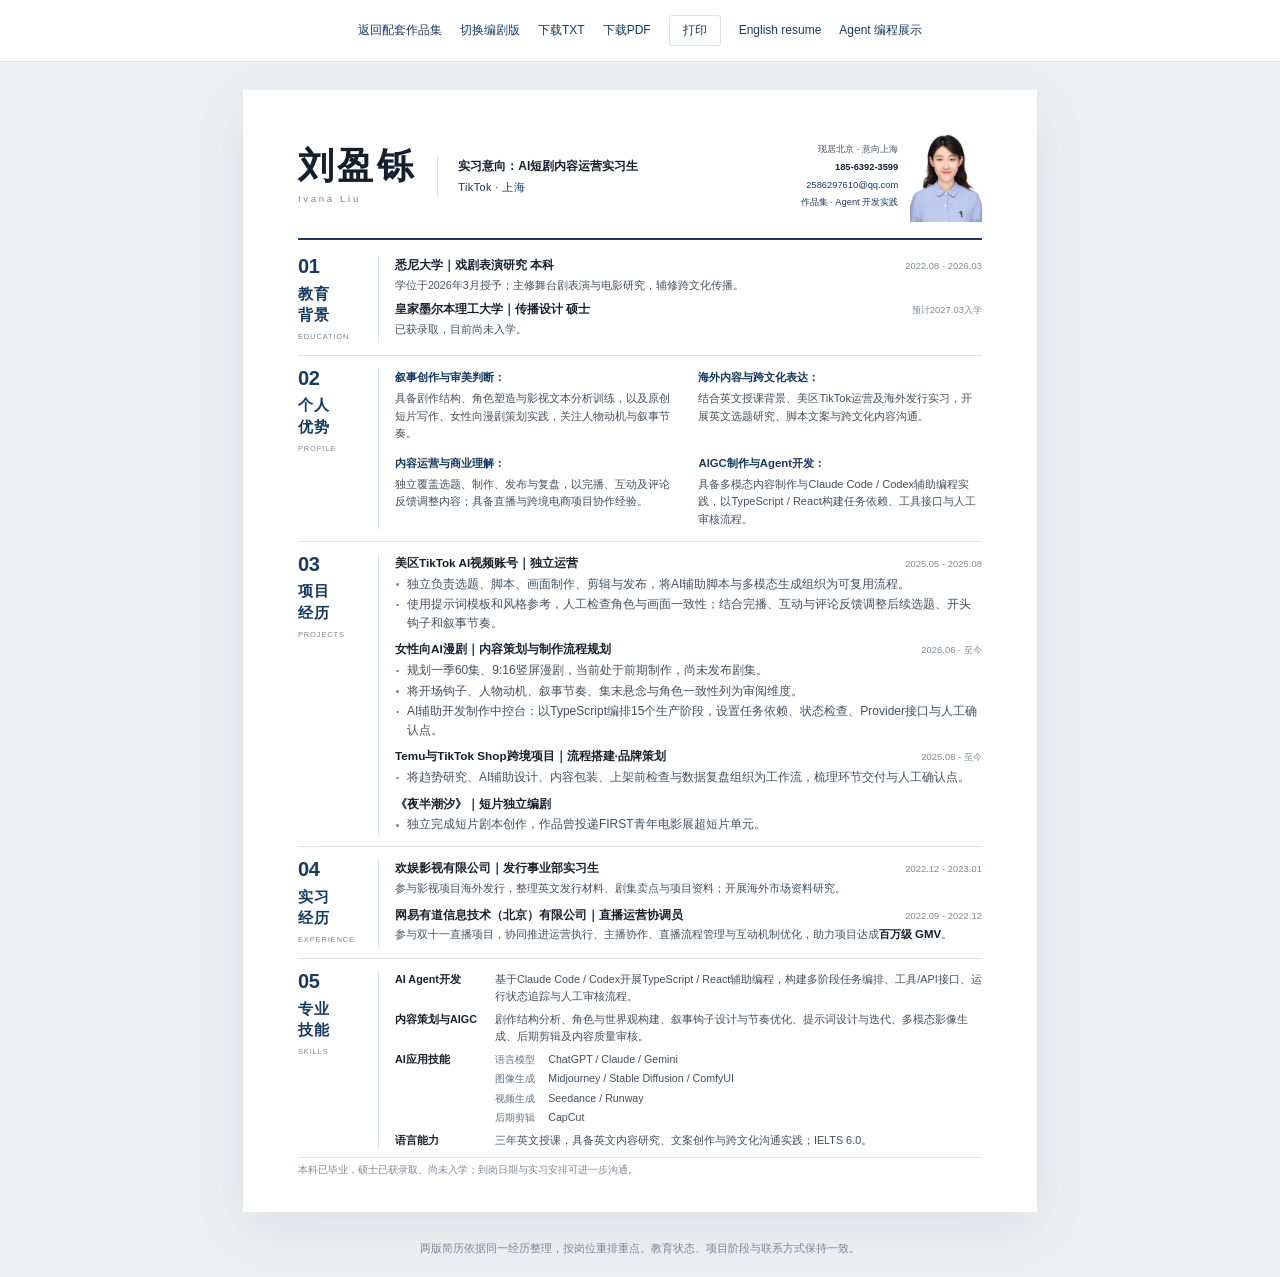
==== commit e0c009b3: "Refine profile grid and skill typography" ====
--- a/resume/index.html
+++ b/resume/index.html
@@ -1,3 +1,3 @@
 <!DOCTYPE html>
 
-<html lang="zh-CN"><head><meta charset="utf-8"/><meta content="width=device-width,initial-scale=1" name="viewport"/><title>刘盈铄｜AI短剧内容运营实习生简历</title><meta content="刘盈铄：戏剧影视训练、AI辅助内容制作与海外内容实践。" name="description"/><link href="resume.css" rel="stylesheet"/></head><body><nav class="tools"><a href="../index.html?lang=zh">返回配套作品集</a><a href="writer.html">切换编剧版</a><a download="" href="ops-resume.txt">下载TXT</a><a download="" href="ops-resume.pdf">下载PDF</a><button onclick="window.print()">打印</button><a href="ops-en.html">English resume</a><a href="../agent/?lang=zh">Agent 编程展示</a></nav><article class="page"><header><div class="who"><div class="identity"><h1>刘盈铄</h1><div class="latin">Ivana Liu</div></div><div class="aim">实习意向：AI短剧内容运营实习生<br/><span class="loc">TikTok · 上海</span></div></div><div class="hdr-right"><div class="meta">现居北京 · 意向上海<br/><b>185-6392-3599</b><br/><a href="mailto:2586297610@qq.com">2586297610@qq.com</a><br/><span class="meta-links"><a href="https://yingshuoliu2-create.github.io/portfolio-tiktok-2026/?lang=zh">作品集</a> · <a href="https://yingshuoliu2-create.github.io/portfolio-tiktok-2026/agent/?lang=zh">Agent 开发实践</a></span></div><img alt="刘盈铄" class="photo" height="81" src="../assets/resume-photo.jpg" width="64"/></div></header><section><h2><span class="ix">01</span><span class="section-name">教育背景</span><em>EDUCATION</em></h2><div class="section-body"><div class="edu-record"><div class="jhead"><div class="jtitle">悉尼大学｜戏剧表演研究 本科</div><div class="jdate">2022.08 - 2026.03</div></div><p class="edu-note">学位于2026年3月授予；主修舞台剧表演与电影研究，辅修跨文化传播。</p></div><div class="edu-record"><div class="jhead"><div class="jtitle">皇家墨尔本理工大学｜传播设计 硕士</div><div class="jdate">预计2027.03入学</div></div><p class="edu-note">已获录取，目前尚未入学。</p></div></div></section><section><h2><span class="ix">02</span><span class="section-name">个人优势</span><em>PROFILE</em></h2><div class="section-body"><ul class="profile-points"><li><b>叙事创作与审美判断：</b>具备剧作结构、角色塑造与影视文本分析训练，以及原创短片写作、女性向漫剧策划实践，关注人物动机与叙事节奏。</li><li><b>海外内容与跨文化表达：</b>结合英文授课背景、美区TikTok运营及海外发行实习，开展英文选题研究、脚本文案与跨文化内容沟通。</li><li><b>内容运营与商业理解：</b>独立覆盖选题、制作、发布与复盘，以完播、互动及评论反馈调整内容；具备直播与跨境电商项目协作经验。</li><li><b>AIGC制作与Agent开发：</b>具备多模态内容制作与Claude Code / Codex辅助编程实践，以TypeScript / React构建任务依赖、工具接口与人工审核流程。</li></ul></div></section><section><h2><span class="ix">03</span><span class="section-name">项目经历</span><em>PROJECTS</em></h2><div class="section-body"><div class="job"><div class="jhead"><div class="jtitle">美区TikTok AI视频账号｜独立运营</div><div class="jdate">2025.05 - 2025.08</div></div><ul><li>独立负责选题、脚本、画面制作、剪辑与发布，将AI辅助脚本与多模态生成组织为可复用流程。</li><li>使用提示词模板和风格参考，人工检查角色与画面一致性；结合完播、互动与评论反馈调整后续选题、开头钩子和叙事节奏。</li></ul></div><div class="job lead"><div class="jhead"><div class="jtitle">女性向AI漫剧｜内容策划与制作流程规划</div><div class="jdate">2026.06 - 至今</div></div><ul><li>规划一季60集、9:16竖屏漫剧，当前处于前期制作，尚未发布剧集。</li><li>将开场钩子、人物动机、叙事节奏、集末悬念与角色一致性列为审阅维度。</li><li>AI辅助开发制作中控台：以TypeScript编排15个生产阶段，设置任务依赖、状态检查、Provider接口与人工确认点。</li></ul></div><div class="job"><div class="jhead"><div class="jtitle">Temu与TikTok Shop跨境项目｜流程搭建·品牌策划</div><div class="jdate">2025.08 - 至今</div></div><ul><li>将趋势研究、AI辅助设计、内容包装、上架前检查与数据复盘组织为工作流，梳理环节交付与人工确认点。</li></ul></div><div class="job"><div class="jhead"><div class="jtitle">《夜半潮汐》｜短片独立编剧</div></div><ul><li>独立完成短片剧本创作，作品曾投递FIRST青年电影展超短片单元。</li></ul></div></div></section><section><h2><span class="ix">04</span><span class="section-name">实习经历</span><em>EXPERIENCE</em></h2><div class="section-body"><div class="job"><div class="jhead"><div class="jtitle">欢娱影视有限公司｜发行事业部实习生</div><div class="jdate">2022.12 - 2023.01</div></div><p>参与影视项目海外发行，整理英文发行材料、剧集卖点与项目资料；开展海外市场资料研究。</p></div><div class="job"><div class="jhead"><div class="jtitle">网易有道信息技术（北京）有限公司｜直播运营协调员</div><div class="jdate">2022.09 - 2022.12</div></div><p>参与双十一直播项目，协同推进运营执行、主播协作、直播流程管理与互动机制优化，助力项目达成<b>百万级 GMV</b>。</p></div></div></section><section><h2><span class="ix">05</span><span class="section-name">专业技能</span><em>SKILLS</em></h2><div class="section-body"><dl class="sk-text"><dt>AI Agent开发</dt><dd>基于Claude Code / Codex开展TypeScript / React辅助编程，构建多阶段任务编排、工具/API接口、运行状态追踪与人工审核流程。</dd><dt>内容策划与AIGC</dt><dd>剧作结构分析、角色与世界观构建、叙事钩子设计与节奏优化、提示词设计与迭代、多模态影像生成、后期剪辑及内容质量审核。</dd><dt>AI应用技能</dt><dd class="skill-tools"><span><small>语言模型</small><span>ChatGPT / Claude / Gemini</span></span><span><small>图像生成</small><span>Midjourney / Stable Diffusion / ComfyUI</span></span><span><small>视频生成</small><span>Seedance / Runway</span></span><span><small>后期剪辑</small><span>CapCut</span></span></dd><dt>语言能力</dt><dd>三年英文授课，具备英文内容研究、文案创作与跨文化沟通实践；IELTS 6.0。</dd></dl></div></section><div class="foot">本科已毕业，硕士已获录取、尚未入学；到岗日期与实习安排可进一步沟通。</div></article><p class="preview-note">两版简历依据同一经历整理，按岗位重排重点。教育状态、项目阶段与联系方式保持一致。</p></body></html>+<html lang="zh-CN"><head><meta charset="utf-8"/><meta content="width=device-width,initial-scale=1" name="viewport"/><title>刘盈铄｜AI短剧内容运营实习生简历</title><meta content="刘盈铄：戏剧影视训练、AI辅助内容制作与海外内容实践。" name="description"/><link href="resume.css?v=20261112-1" rel="stylesheet"/></head><body><nav class="tools"><a href="../index.html?lang=zh">返回配套作品集</a><a href="writer.html">切换编剧版</a><a download="" href="ops-resume.txt">下载TXT</a><a download="" href="ops-resume.pdf">下载PDF</a><button onclick="window.print()">打印</button><a href="ops-en.html">English resume</a><a href="../agent/?lang=zh">Agent 编程展示</a></nav><article class="page"><header><div class="who"><div class="identity"><h1>刘盈铄</h1><div class="latin">Ivana Liu</div></div><div class="aim">实习意向：AI短剧内容运营实习生<br/><span class="loc">TikTok · 上海</span></div></div><div class="hdr-right"><div class="meta">现居北京 · 意向上海<br/><b>185-6392-3599</b><br/><a href="mailto:2586297610@qq.com">2586297610@qq.com</a><br/><span class="meta-links"><a href="https://yingshuoliu2-create.github.io/portfolio-tiktok-2026/?lang=zh">作品集</a> · <a href="https://yingshuoliu2-create.github.io/portfolio-tiktok-2026/agent/?lang=zh">Agent 开发实践</a></span></div><img alt="刘盈铄" class="photo" height="81" src="../assets/resume-photo.jpg" width="64"/></div></header><section><h2><span class="ix">01</span><span class="section-name">教育背景</span><em>EDUCATION</em></h2><div class="section-body"><div class="edu-record"><div class="jhead"><div class="jtitle">悉尼大学｜戏剧表演研究 本科</div><div class="jdate">2022.08 - 2026.03</div></div><p class="edu-note">学位于2026年3月授予；主修舞台剧表演与电影研究，辅修跨文化传播。</p></div><div class="edu-record"><div class="jhead"><div class="jtitle">皇家墨尔本理工大学｜传播设计 硕士</div><div class="jdate">预计2027.03入学</div></div><p class="edu-note">已获录取，目前尚未入学。</p></div></div></section><section><h2><span class="ix">02</span><span class="section-name">个人优势</span><em>PROFILE</em></h2><div class="section-body"><ul class="profile-points"><li><b>叙事创作与审美判断：</b>具备剧作结构、角色塑造与影视文本分析训练，以及原创短片写作、女性向漫剧策划实践，关注人物动机与叙事节奏。</li><li><b>海外内容与跨文化表达：</b>结合英文授课背景、美区TikTok运营及海外发行实习，开展英文选题研究、脚本文案与跨文化内容沟通。</li><li><b>内容运营与商业理解：</b>独立覆盖选题、制作、发布与复盘，以完播、互动及评论反馈调整内容；具备直播与跨境电商项目协作经验。</li><li><b>AIGC制作与Agent开发：</b>具备多模态内容制作与Claude Code / Codex辅助编程实践，以TypeScript / React构建任务依赖、工具接口与人工审核流程。</li></ul></div></section><section><h2><span class="ix">03</span><span class="section-name">项目经历</span><em>PROJECTS</em></h2><div class="section-body"><div class="job"><div class="jhead"><div class="jtitle">美区TikTok AI视频账号｜独立运营</div><div class="jdate">2025.05 - 2025.08</div></div><ul><li>独立负责选题、脚本、画面制作、剪辑与发布，将AI辅助脚本与多模态生成组织为可复用流程。</li><li>使用提示词模板和风格参考，人工检查角色与画面一致性；结合完播、互动与评论反馈调整后续选题、开头钩子和叙事节奏。</li></ul></div><div class="job lead"><div class="jhead"><div class="jtitle">女性向AI漫剧｜内容策划与制作流程规划</div><div class="jdate">2026.06 - 至今</div></div><ul><li>规划一季60集、9:16竖屏漫剧，当前处于前期制作，尚未发布剧集。</li><li>将开场钩子、人物动机、叙事节奏、集末悬念与角色一致性列为审阅维度。</li><li>AI辅助开发制作中控台：以TypeScript编排15个生产阶段，设置任务依赖、状态检查、Provider接口与人工确认点。</li></ul></div><div class="job"><div class="jhead"><div class="jtitle">Temu与TikTok Shop跨境项目｜流程搭建·品牌策划</div><div class="jdate">2025.08 - 至今</div></div><ul><li>将趋势研究、AI辅助设计、内容包装、上架前检查与数据复盘组织为工作流，梳理环节交付与人工确认点。</li></ul></div><div class="job"><div class="jhead"><div class="jtitle">《夜半潮汐》｜短片独立编剧</div></div><ul><li>独立完成短片剧本创作，作品曾投递FIRST青年电影展超短片单元。</li></ul></div></div></section><section><h2><span class="ix">04</span><span class="section-name">实习经历</span><em>EXPERIENCE</em></h2><div class="section-body"><div class="job"><div class="jhead"><div class="jtitle">欢娱影视有限公司｜发行事业部实习生</div><div class="jdate">2022.12 - 2023.01</div></div><p>参与影视项目海外发行，整理英文发行材料、剧集卖点与项目资料；开展海外市场资料研究。</p></div><div class="job"><div class="jhead"><div class="jtitle">网易有道信息技术（北京）有限公司｜直播运营协调员</div><div class="jdate">2022.09 - 2022.12</div></div><p>参与双十一直播项目，协同推进运营执行、主播协作、直播流程管理与互动机制优化，助力项目达成<b>百万级 GMV</b>。</p></div></div></section><section><h2><span class="ix">05</span><span class="section-name">专业技能</span><em>SKILLS</em></h2><div class="section-body"><dl class="sk-text"><dt>AI Agent开发</dt><dd>基于Claude Code / Codex开展TypeScript / React辅助编程，构建多阶段任务编排、工具/API接口、运行状态追踪与人工审核流程。</dd><dt>内容策划与AIGC</dt><dd>剧作结构分析、角色与世界观构建、叙事钩子设计与节奏优化、提示词设计与迭代、多模态影像生成、后期剪辑及内容质量审核。</dd><dt>AI应用技能</dt><dd class="skill-tools"><span><small>语言模型</small><span>ChatGPT / Claude / Gemini</span></span><span><small>图像生成</small><span>Midjourney / Stable Diffusion / ComfyUI</span></span><span><small>视频生成</small><span>Seedance / Runway</span></span><span><small>后期剪辑</small><span>CapCut</span></span></dd><dt>语言能力</dt><dd>三年英文授课，具备英文内容研究、文案创作与跨文化沟通实践；IELTS 6.0。</dd></dl></div></section><div class="foot">本科已毕业，硕士已获录取、尚未入学；到岗日期与实习安排可进一步沟通。</div></article><p class="preview-note">两版简历依据同一经历整理，按岗位重排重点。教育状态、项目阶段与联系方式保持一致。</p></body></html>
--- a/resume/resume.css
+++ b/resume/resume.css
@@ -66,3 +66,16 @@
 }
 @media(max-width:650px){h2 .section-name{display:inline}.identity{display:block}.section-body{min-width:0}.who .aim{margin-top:12px}}
 @media(min-width:651px),print{html[lang=zh-CN] article>section:nth-of-type(4) p{font-size:8.6pt;line-height:1.55;text-wrap:pretty}html[lang=zh-CN] article>section:nth-of-type(4) p b{white-space:nowrap}}
+
+/* Profile refinement: four distinct strengths on an open two-column grid. */
+@media(min-width:651px),print{
+ .profile-points{display:grid;grid-template-columns:minmax(0,1fr) minmax(0,1fr);gap:8pt 15pt}
+ .profile-points li{margin:0;font-size:8.3pt;line-height:1.6}
+ .profile-points b{display:block;font-size:8.5pt;color:var(--accent);margin-bottom:3pt}
+ .sk-text{row-gap:5pt}
+ .skill-tools{gap:2pt}
+ .skill-tools small{font-size:7.4pt;color:#607080}
+ .skill-tools>span>span{font-size:8pt}
+ html[lang=en] .profile-points li{font-size:8pt;line-height:1.5}
+ html[lang=en] .profile-points b{font-size:8.1pt;margin-bottom:3pt}
+}
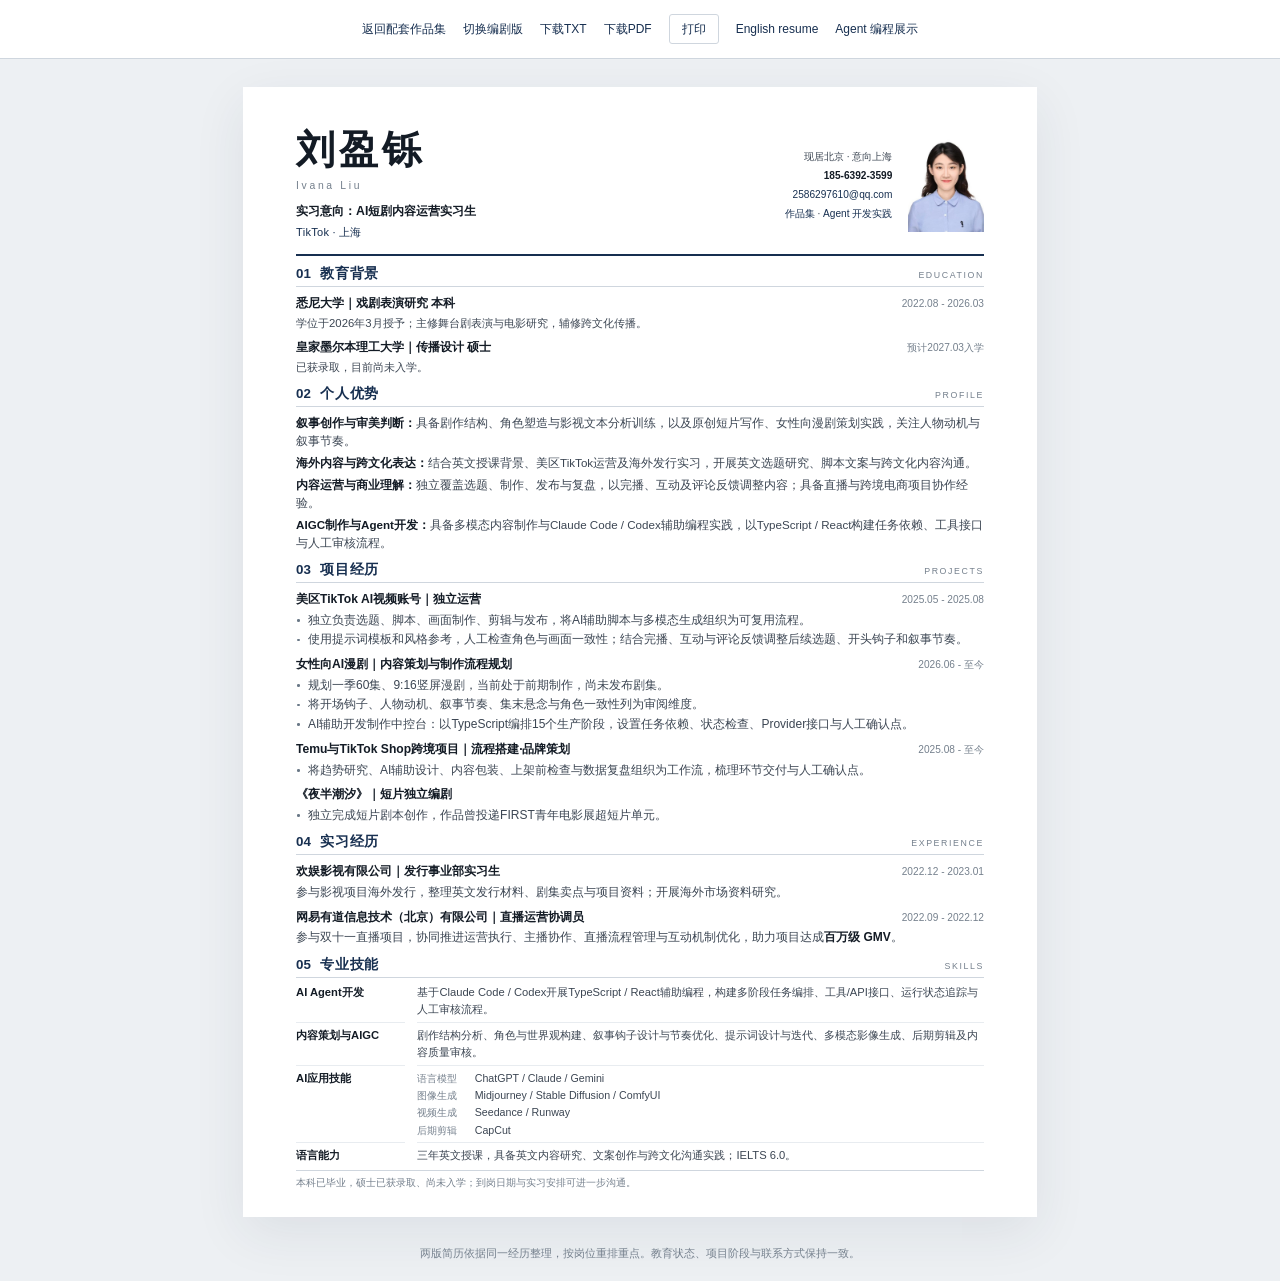
==== commit 6ecc90e8: "Adopt refined single-column business resume design" ====
--- a/resume/index.html
+++ b/resume/index.html
@@ -1,3 +1,3 @@
 <!DOCTYPE html>
 
-<html lang="zh-CN"><head><meta charset="utf-8"/><meta content="width=device-width,initial-scale=1" name="viewport"/><title>刘盈铄｜AI短剧内容运营实习生简历</title><meta content="刘盈铄：戏剧影视训练、AI辅助内容制作与海外内容实践。" name="description"/><link href="resume.css?v=20261112-1" rel="stylesheet"/></head><body><nav class="tools"><a href="../index.html?lang=zh">返回配套作品集</a><a href="writer.html">切换编剧版</a><a download="" href="ops-resume.txt">下载TXT</a><a download="" href="ops-resume.pdf">下载PDF</a><button onclick="window.print()">打印</button><a href="ops-en.html">English resume</a><a href="../agent/?lang=zh">Agent 编程展示</a></nav><article class="page"><header><div class="who"><div class="identity"><h1>刘盈铄</h1><div class="latin">Ivana Liu</div></div><div class="aim">实习意向：AI短剧内容运营实习生<br/><span class="loc">TikTok · 上海</span></div></div><div class="hdr-right"><div class="meta">现居北京 · 意向上海<br/><b>185-6392-3599</b><br/><a href="mailto:2586297610@qq.com">2586297610@qq.com</a><br/><span class="meta-links"><a href="https://yingshuoliu2-create.github.io/portfolio-tiktok-2026/?lang=zh">作品集</a> · <a href="https://yingshuoliu2-create.github.io/portfolio-tiktok-2026/agent/?lang=zh">Agent 开发实践</a></span></div><img alt="刘盈铄" class="photo" height="81" src="../assets/resume-photo.jpg" width="64"/></div></header><section><h2><span class="ix">01</span><span class="section-name">教育背景</span><em>EDUCATION</em></h2><div class="section-body"><div class="edu-record"><div class="jhead"><div class="jtitle">悉尼大学｜戏剧表演研究 本科</div><div class="jdate">2022.08 - 2026.03</div></div><p class="edu-note">学位于2026年3月授予；主修舞台剧表演与电影研究，辅修跨文化传播。</p></div><div class="edu-record"><div class="jhead"><div class="jtitle">皇家墨尔本理工大学｜传播设计 硕士</div><div class="jdate">预计2027.03入学</div></div><p class="edu-note">已获录取，目前尚未入学。</p></div></div></section><section><h2><span class="ix">02</span><span class="section-name">个人优势</span><em>PROFILE</em></h2><div class="section-body"><ul class="profile-points"><li><b>叙事创作与审美判断：</b>具备剧作结构、角色塑造与影视文本分析训练，以及原创短片写作、女性向漫剧策划实践，关注人物动机与叙事节奏。</li><li><b>海外内容与跨文化表达：</b>结合英文授课背景、美区TikTok运营及海外发行实习，开展英文选题研究、脚本文案与跨文化内容沟通。</li><li><b>内容运营与商业理解：</b>独立覆盖选题、制作、发布与复盘，以完播、互动及评论反馈调整内容；具备直播与跨境电商项目协作经验。</li><li><b>AIGC制作与Agent开发：</b>具备多模态内容制作与Claude Code / Codex辅助编程实践，以TypeScript / React构建任务依赖、工具接口与人工审核流程。</li></ul></div></section><section><h2><span class="ix">03</span><span class="section-name">项目经历</span><em>PROJECTS</em></h2><div class="section-body"><div class="job"><div class="jhead"><div class="jtitle">美区TikTok AI视频账号｜独立运营</div><div class="jdate">2025.05 - 2025.08</div></div><ul><li>独立负责选题、脚本、画面制作、剪辑与发布，将AI辅助脚本与多模态生成组织为可复用流程。</li><li>使用提示词模板和风格参考，人工检查角色与画面一致性；结合完播、互动与评论反馈调整后续选题、开头钩子和叙事节奏。</li></ul></div><div class="job lead"><div class="jhead"><div class="jtitle">女性向AI漫剧｜内容策划与制作流程规划</div><div class="jdate">2026.06 - 至今</div></div><ul><li>规划一季60集、9:16竖屏漫剧，当前处于前期制作，尚未发布剧集。</li><li>将开场钩子、人物动机、叙事节奏、集末悬念与角色一致性列为审阅维度。</li><li>AI辅助开发制作中控台：以TypeScript编排15个生产阶段，设置任务依赖、状态检查、Provider接口与人工确认点。</li></ul></div><div class="job"><div class="jhead"><div class="jtitle">Temu与TikTok Shop跨境项目｜流程搭建·品牌策划</div><div class="jdate">2025.08 - 至今</div></div><ul><li>将趋势研究、AI辅助设计、内容包装、上架前检查与数据复盘组织为工作流，梳理环节交付与人工确认点。</li></ul></div><div class="job"><div class="jhead"><div class="jtitle">《夜半潮汐》｜短片独立编剧</div></div><ul><li>独立完成短片剧本创作，作品曾投递FIRST青年电影展超短片单元。</li></ul></div></div></section><section><h2><span class="ix">04</span><span class="section-name">实习经历</span><em>EXPERIENCE</em></h2><div class="section-body"><div class="job"><div class="jhead"><div class="jtitle">欢娱影视有限公司｜发行事业部实习生</div><div class="jdate">2022.12 - 2023.01</div></div><p>参与影视项目海外发行，整理英文发行材料、剧集卖点与项目资料；开展海外市场资料研究。</p></div><div class="job"><div class="jhead"><div class="jtitle">网易有道信息技术（北京）有限公司｜直播运营协调员</div><div class="jdate">2022.09 - 2022.12</div></div><p>参与双十一直播项目，协同推进运营执行、主播协作、直播流程管理与互动机制优化，助力项目达成<b>百万级 GMV</b>。</p></div></div></section><section><h2><span class="ix">05</span><span class="section-name">专业技能</span><em>SKILLS</em></h2><div class="section-body"><dl class="sk-text"><dt>AI Agent开发</dt><dd>基于Claude Code / Codex开展TypeScript / React辅助编程，构建多阶段任务编排、工具/API接口、运行状态追踪与人工审核流程。</dd><dt>内容策划与AIGC</dt><dd>剧作结构分析、角色与世界观构建、叙事钩子设计与节奏优化、提示词设计与迭代、多模态影像生成、后期剪辑及内容质量审核。</dd><dt>AI应用技能</dt><dd class="skill-tools"><span><small>语言模型</small><span>ChatGPT / Claude / Gemini</span></span><span><small>图像生成</small><span>Midjourney / Stable Diffusion / ComfyUI</span></span><span><small>视频生成</small><span>Seedance / Runway</span></span><span><small>后期剪辑</small><span>CapCut</span></span></dd><dt>语言能力</dt><dd>三年英文授课，具备英文内容研究、文案创作与跨文化沟通实践；IELTS 6.0。</dd></dl></div></section><div class="foot">本科已毕业，硕士已获录取、尚未入学；到岗日期与实习安排可进一步沟通。</div></article><p class="preview-note">两版简历依据同一经历整理，按岗位重排重点。教育状态、项目阶段与联系方式保持一致。</p></body></html>+<html lang="zh-CN"><head><meta charset="utf-8"/><meta content="width=device-width,initial-scale=1" name="viewport"/><title>刘盈铄｜AI短剧内容运营实习生简历</title><meta content="刘盈铄：戏剧影视训练、AI辅助内容制作与海外内容实践。" name="description"/><link href="resume.css?v=20261112-2" rel="stylesheet"/></head><body><nav class="tools"><a href="../index.html?lang=zh">返回配套作品集</a><a href="writer.html">切换编剧版</a><a download="" href="ops-resume.txt">下载TXT</a><a download="" href="ops-resume.pdf">下载PDF</a><button onclick="window.print()">打印</button><a href="ops-en.html">English resume</a><a href="../agent/?lang=zh">Agent 编程展示</a></nav><article class="page"><header><div class="who"><div class="identity"><h1>刘盈铄</h1><div class="latin">Ivana Liu</div></div><div class="aim">实习意向：AI短剧内容运营实习生<br/><span class="loc">TikTok · 上海</span></div></div><div class="hdr-right"><div class="meta">现居北京 · 意向上海<br/><b>185-6392-3599</b><br/><a href="mailto:2586297610@qq.com">2586297610@qq.com</a><br/><span class="meta-links"><a href="https://yingshuoliu2-create.github.io/portfolio-tiktok-2026/?lang=zh">作品集</a> · <a href="https://yingshuoliu2-create.github.io/portfolio-tiktok-2026/agent/?lang=zh">Agent 开发实践</a></span></div><img alt="刘盈铄" class="photo" height="81" src="../assets/resume-photo.jpg" width="64"/></div></header><section><h2><span class="ix">01</span><span class="section-name">教育背景</span><em>EDUCATION</em></h2><div class="section-body"><div class="edu-record"><div class="jhead"><div class="jtitle">悉尼大学｜戏剧表演研究 本科</div><div class="jdate">2022.08 - 2026.03</div></div><p class="edu-note">学位于2026年3月授予；主修舞台剧表演与电影研究，辅修跨文化传播。</p></div><div class="edu-record"><div class="jhead"><div class="jtitle">皇家墨尔本理工大学｜传播设计 硕士</div><div class="jdate">预计2027.03入学</div></div><p class="edu-note">已获录取，目前尚未入学。</p></div></div></section><section><h2><span class="ix">02</span><span class="section-name">个人优势</span><em>PROFILE</em></h2><div class="section-body"><ul class="profile-points"><li><b>叙事创作与审美判断：</b>具备剧作结构、角色塑造与影视文本分析训练，以及原创短片写作、女性向漫剧策划实践，关注人物动机与叙事节奏。</li><li><b>海外内容与跨文化表达：</b>结合英文授课背景、美区TikTok运营及海外发行实习，开展英文选题研究、脚本文案与跨文化内容沟通。</li><li><b>内容运营与商业理解：</b>独立覆盖选题、制作、发布与复盘，以完播、互动及评论反馈调整内容；具备直播与跨境电商项目协作经验。</li><li><b>AIGC制作与Agent开发：</b>具备多模态内容制作与Claude Code / Codex辅助编程实践，以TypeScript / React构建任务依赖、工具接口与人工审核流程。</li></ul></div></section><section><h2><span class="ix">03</span><span class="section-name">项目经历</span><em>PROJECTS</em></h2><div class="section-body"><div class="job"><div class="jhead"><div class="jtitle">美区TikTok AI视频账号｜独立运营</div><div class="jdate">2025.05 - 2025.08</div></div><ul><li>独立负责选题、脚本、画面制作、剪辑与发布，将AI辅助脚本与多模态生成组织为可复用流程。</li><li>使用提示词模板和风格参考，人工检查角色与画面一致性；结合完播、互动与评论反馈调整后续选题、开头钩子和叙事节奏。</li></ul></div><div class="job lead"><div class="jhead"><div class="jtitle">女性向AI漫剧｜内容策划与制作流程规划</div><div class="jdate">2026.06 - 至今</div></div><ul><li>规划一季60集、9:16竖屏漫剧，当前处于前期制作，尚未发布剧集。</li><li>将开场钩子、人物动机、叙事节奏、集末悬念与角色一致性列为审阅维度。</li><li>AI辅助开发制作中控台：以TypeScript编排15个生产阶段，设置任务依赖、状态检查、Provider接口与人工确认点。</li></ul></div><div class="job"><div class="jhead"><div class="jtitle">Temu与TikTok Shop跨境项目｜流程搭建·品牌策划</div><div class="jdate">2025.08 - 至今</div></div><ul><li>将趋势研究、AI辅助设计、内容包装、上架前检查与数据复盘组织为工作流，梳理环节交付与人工确认点。</li></ul></div><div class="job"><div class="jhead"><div class="jtitle">《夜半潮汐》｜短片独立编剧</div></div><ul><li>独立完成短片剧本创作，作品曾投递FIRST青年电影展超短片单元。</li></ul></div></div></section><section><h2><span class="ix">04</span><span class="section-name">实习经历</span><em>EXPERIENCE</em></h2><div class="section-body"><div class="job"><div class="jhead"><div class="jtitle">欢娱影视有限公司｜发行事业部实习生</div><div class="jdate">2022.12 - 2023.01</div></div><p>参与影视项目海外发行，整理英文发行材料、剧集卖点与项目资料；开展海外市场资料研究。</p></div><div class="job"><div class="jhead"><div class="jtitle">网易有道信息技术（北京）有限公司｜直播运营协调员</div><div class="jdate">2022.09 - 2022.12</div></div><p>参与双十一直播项目，协同推进运营执行、主播协作、直播流程管理与互动机制优化，助力项目达成<b>百万级 GMV</b>。</p></div></div></section><section><h2><span class="ix">05</span><span class="section-name">专业技能</span><em>SKILLS</em></h2><div class="section-body"><dl class="sk-text"><dt>AI Agent开发</dt><dd>基于Claude Code / Codex开展TypeScript / React辅助编程，构建多阶段任务编排、工具/API接口、运行状态追踪与人工审核流程。</dd><dt>内容策划与AIGC</dt><dd>剧作结构分析、角色与世界观构建、叙事钩子设计与节奏优化、提示词设计与迭代、多模态影像生成、后期剪辑及内容质量审核。</dd><dt>AI应用技能</dt><dd class="skill-tools"><span><small>语言模型</small><span>ChatGPT / Claude / Gemini</span></span><span><small>图像生成</small><span>Midjourney / Stable Diffusion / ComfyUI</span></span><span><small>视频生成</small><span>Seedance / Runway</span></span><span><small>后期剪辑</small><span>CapCut</span></span></dd><dt>语言能力</dt><dd>三年英文授课，具备英文内容研究、文案创作与跨文化沟通实践；IELTS 6.0。</dd></dl></div></section><div class="foot">本科已毕业，硕士已获录取、尚未入学；到岗日期与实习安排可进一步沟通。</div></article><p class="preview-note">两版简历依据同一经历整理，按岗位重排重点。教育状态、项目阶段与联系方式保持一致。</p></body></html>
--- a/resume/resume.css
+++ b/resume/resume.css
@@ -1,81 +1,41 @@
-/* Editorial resume system: A4, restrained navy, open spacing, consistent baselines. */
+/* Business resume: one reading column, restrained navy, print-safe A4. */
 @page{size:A4;margin:0}
 *{box-sizing:border-box;margin:0;padding:0}
-:root{--ink:#14202d;--sub:#43505e;--mute:#7b8794;--line:#dce2e8;--accent:#173a60;--paper:#fff}
+:root{--ink:#131b25;--sub:#3c4653;--mute:#75808d;--accent:#172f50;--line:#cfd6de;--soft:#e8ecf0;--paper:#fff}
 html,body{-webkit-print-color-adjust:exact;print-color-adjust:exact}
-body{font-family:Arial,'PingFang SC','Microsoft YaHei',sans-serif;font-size:9pt;line-height:1.55;color:var(--ink);background:#edf0f3;font-variant-numeric:tabular-nums}
+body{font-family:Arial,'PingFang SC','Microsoft YaHei',sans-serif;color:var(--ink);font-size:9pt;line-height:1.5;font-variant-numeric:tabular-nums;background:#edf0f3}
 a{color:var(--accent);text-decoration:none}a:hover{text-decoration:underline}a:focus-visible,button:focus-visible{outline:2px solid var(--accent);outline-offset:4px}
-.tools{display:flex;align-items:center;justify-content:center;flex-wrap:wrap;gap:18px;padding:15px 20px;border-bottom:1px solid var(--line);background:white;font-size:12px}
-.tools button{font:inherit;padding:5px 13px;color:var(--accent);background:white;border:1px solid var(--line);border-radius:3px;cursor:pointer}
-.page{width:210mm;min-height:297mm;margin:28px auto;padding:11mm 14.5mm 8mm;background:white;box-shadow:0 16px 50px #20334815}
-header{display:flex;align-items:center;justify-content:space-between;gap:20pt;padding-bottom:9pt;border-bottom:1.5pt solid var(--accent)}
-.who{flex:1;min-width:0}.who h1{font-size:28pt;line-height:1.1;font-weight:600;letter-spacing:5pt;color:var(--ink)}
-.who .latin{font-size:8.2pt;letter-spacing:1.4pt;color:var(--mute);margin-top:5pt}
-.who .aim{font-size:9pt;line-height:1.65;font-weight:600;margin-top:9pt}.who .loc{color:var(--accent);font-size:8.2pt;font-weight:400;letter-spacing:.3pt}
-.hdr-right{display:flex;gap:13pt;align-items:center;max-width:49%;flex:none}.meta{font-size:7.6pt;line-height:1.9;text-align:right;color:var(--sub)}.meta b{font-weight:600;color:var(--ink)}.meta-links{white-space:nowrap}.photo{width:20mm;height:25mm;object-fit:cover;object-position:center;border:0;border-radius:0;flex:none}
-section{margin-top:8pt}h2{display:flex;align-items:baseline;gap:7pt;padding-bottom:4pt;margin-bottom:5pt;border-bottom:.5pt solid var(--line);font-size:10pt;line-height:1.2;letter-spacing:1pt;font-weight:600;color:var(--accent)}
-h2 .ix{font-size:7pt;letter-spacing:.4pt;font-weight:400;color:var(--mute);width:15pt;flex:none}h2 em{font-style:normal;font-size:6.4pt;font-weight:400;letter-spacing:1.8pt;color:var(--mute);margin-left:auto}
-section p{color:var(--sub)}section p+p{margin-top:3pt}
-.edu-record{margin-bottom:5pt}.edu-record:last-child{margin-bottom:0}.edu-note{font-size:8.4pt;line-height:1.55;color:var(--sub);margin-top:1pt}
-.jhead{display:flex;align-items:baseline;justify-content:space-between;gap:10pt;margin-bottom:2pt}.jtitle{font-size:9.1pt;font-weight:600;flex:1;min-width:0}.jtitle i{font-style:normal;color:var(--mute)}.jtitle span{color:var(--accent)}.jdate{flex:none;white-space:nowrap;font-size:7.5pt;letter-spacing:.05pt;color:var(--mute)}
-.job{margin-bottom:6pt}.job:last-child{margin-bottom:0}
-ul{list-style:none}li{position:relative;padding-left:9pt;color:var(--sub);margin-bottom:1.4pt}li:last-child{margin-bottom:0}li::before{content:'';position:absolute;left:1pt;top:.72em;width:2pt;height:2pt;background:#8191a2;border-radius:50%}li b,b,.k{font-weight:600;color:var(--ink)}
-.profile-points{display:grid;grid-template-columns:1fr 1fr;gap:7pt 17pt}.profile-points li{padding:0;margin:0;font-size:8.6pt;line-height:1.6}.profile-points li::before{display:none}.profile-points b{display:block;font-size:8.8pt;color:var(--ink);margin-bottom:2pt}
-.sk-text{display:grid;grid-template-columns:80pt 1fr;gap:4.5pt 9pt;font-size:8.6pt;line-height:1.55}.sk-text dt{font-weight:600;color:var(--ink)}.sk-text dd{color:var(--sub);margin:0}
-.foot{margin-top:6pt;padding-top:4pt;border-top:.5pt solid var(--line);color:var(--mute);font-size:7.3pt;line-height:1.5}
-.preview-note{max-width:794px;padding:0 20px 20px;margin:auto;font-size:11px;color:var(--mute);text-align:center}
-html[lang=en] body{font-size:8.5pt;line-height:1.45}html[lang=en] .who h1{font-size:28pt;letter-spacing:-.8pt}html[lang=en] .who .aim{font-size:8.5pt}html[lang=en] .jtitle{font-size:8.7pt}html[lang=en] .edu-note{font-size:8.1pt}html[lang=en] .profile-points li{font-size:8.2pt;line-height:1.45}html[lang=en] .profile-points b{font-size:8.3pt}html[lang=en] .sk-text{font-size:8.2pt;grid-template-columns:72pt 1fr}html[lang=en] section{margin-top:6.5pt}html[lang=en] .job{margin-bottom:4pt}
-@media(max-width:650px){body{font-size:13px;line-height:1.7}.page{width:100%;min-height:0;margin:0;padding:28px 23px;box-shadow:none}.tools{font-size:11px;gap:10px;padding:12px 15px}header{align-items:flex-start;gap:18px;flex-wrap:wrap;padding-bottom:20px}.who h1{font-size:32px;letter-spacing:5px}.who .latin{font-size:10px}.who .aim{font-size:12px;margin-top:12px}.who .loc{font-size:11px}.hdr-right{max-width:none;width:100%;justify-content:space-between}.meta{text-align:left;font-size:11px;line-height:1.8}.photo{width:64px;height:80px}section{margin-top:23px}h2{font-size:15px;padding-bottom:8px;margin-bottom:11px;gap:8px}h2 .ix{font-size:10px;width:19px}h2 em{font-size:8px;letter-spacing:1.4px}.jhead{display:block;margin-bottom:4px}.jtitle{font-size:13px}.jdate{font-size:10px;margin-top:2px}.edu-note{font-size:12px}.edu-record{margin-bottom:12px}.job{margin-bottom:16px}li{padding-left:11px;margin-bottom:4px}.profile-points{grid-template-columns:1fr;gap:12px}.profile-points li{font-size:12px;line-height:1.7}.profile-points b{font-size:12px;margin-bottom:2px}.sk-text{display:block;font-size:12px}.sk-text dt{margin-top:11px}.sk-text dd{margin-top:3px}.foot{font-size:10px;margin-top:23px;padding-top:12px}.preview-note{font-size:10px;padding-top:18px}html[lang=en] body{font-size:12px;line-height:1.6}html[lang=en] .who h1{font-size:33px}html[lang=en] .who .aim{font-size:12px}html[lang=en] .jtitle{font-size:12px}html[lang=en] .edu-note{font-size:11px}html[lang=en] .profile-points li,html[lang=en] .profile-points b,html[lang=en] .sk-text{font-size:12px}html[lang=en] section{margin-top:23px}html[lang=en] .job{margin-bottom:16px}}
+.tools{display:flex;justify-content:center;align-items:center;flex-wrap:wrap;gap:17px;padding:14px 20px;border-bottom:1px solid var(--line);background:white;font-size:12px}
+.tools button{font:inherit;color:var(--accent);background:white;border:1px solid var(--line);border-radius:3px;padding:5px 12px;cursor:pointer}
+.page{width:210mm;min-height:297mm;margin:28px auto;padding:11mm 14mm 7mm;background:var(--paper);box-shadow:0 16px 50px #20334815}
+header{display:flex;align-items:center;justify-content:space-between;gap:20pt;padding-bottom:9pt;border-bottom:1.7pt solid var(--accent)}
+.who{flex:1;min-width:0}.who h1{font-size:29pt;font-weight:600;line-height:1.1;letter-spacing:3pt;color:var(--ink)}
+.who .latin{font-size:7.8pt;letter-spacing:2pt;margin-top:5pt;color:var(--mute)}
+.who .aim{margin-top:6pt;font-size:9.2pt;line-height:1.65;font-weight:600}.who .loc{font-size:8.3pt;font-weight:400;color:var(--accent);letter-spacing:.2pt}
+.hdr-right{display:flex;align-items:center;gap:12pt;flex:none;max-width:48%}.meta{font-size:7.6pt;line-height:1.9;color:var(--sub);text-align:right}.meta b{font-weight:600;color:var(--ink)}.meta-links{white-space:nowrap}.photo{width:20mm;height:25mm;object-fit:cover;object-position:center;flex:none;border:0;border-radius:0}
+section{margin-top:7pt}.section-body{min-width:0}
+h2{display:flex;align-items:baseline;gap:7pt;padding-bottom:3pt;margin-bottom:5pt;border-bottom:.55pt solid var(--line);color:var(--accent);font-size:10.5pt;line-height:1.2;font-weight:600;letter-spacing:.5pt}
+h2 .ix{font-size:10pt;font-weight:600;letter-spacing:0;flex:none}h2 .section-name{display:inline}h2 em{margin-left:auto;font-style:normal;font-weight:400;font-size:6.6pt;letter-spacing:1.2pt;color:var(--mute)}
+.jhead{display:flex;justify-content:space-between;align-items:baseline;gap:10pt;margin-bottom:2pt}.jtitle{flex:1;min-width:0;font-size:9.1pt;font-weight:600;color:var(--ink)}.jtitle i{font-style:normal;color:var(--mute)}.jtitle span{color:var(--accent)}.jdate{flex:none;font-size:7.6pt;color:var(--mute);white-space:nowrap}
+.edu-record{margin-bottom:5pt}.edu-record:last-child{margin-bottom:0}.edu-note{font-size:8.5pt;line-height:1.5;color:var(--sub);margin-top:1pt}
+.job{margin-bottom:5pt}.job:last-child{margin-bottom:0}section p{color:var(--sub);text-wrap:pretty}section p+p{margin-top:3pt}b,.k{font-weight:600;color:var(--ink)}
+ul{list-style:none}li{position:relative;padding-left:9pt;color:var(--sub);margin-bottom:1.2pt}li:last-child{margin-bottom:0}li::before{content:'';position:absolute;width:2pt;height:2pt;left:1pt;top:.7em;border-radius:50%;background:#6a7887}
+.profile-points{display:block}.profile-points li{padding:0;font-size:8.7pt;line-height:1.55;margin-bottom:3pt}.profile-points li:last-child{margin-bottom:0}.profile-points li::before{display:none}.profile-points b{display:inline;color:var(--ink)}
+.sk-text{display:grid;grid-template-columns:82pt minmax(0,1fr);column-gap:9pt;row-gap:3pt;font-size:8.4pt;line-height:1.5}
+.sk-text dt,.sk-text dd{padding-bottom:3pt;border-bottom:.4pt solid var(--soft)}.sk-text dt{font-weight:600;color:var(--ink)}.sk-text dd{margin:0;color:var(--sub)}.sk-text dt:last-of-type,.sk-text dd:last-of-type{padding-bottom:0;border-bottom:0}
+.skill-tools{display:grid;grid-template-columns:1fr;gap:1pt}.skill-tools>span{display:grid;grid-template-columns:38pt 1fr;gap:5pt;align-items:baseline}.skill-tools small{font-size:7.5pt;color:var(--mute);white-space:nowrap}.skill-tools>span>span{font-size:8pt;line-height:1.5}
+.foot{margin-top:5pt;padding-top:4pt;border-top:.55pt solid var(--line);color:var(--mute);font-size:7.2pt;line-height:1.45}
+.preview-note{max-width:794px;margin:0 auto;padding:0 20px 20px;text-align:center;color:var(--mute);font-size:11px}
+html[lang=en] body{font-size:8.4pt;line-height:1.45}html[lang=en] .who h1{letter-spacing:-.7pt;font-size:29pt}html[lang=en] .who .aim{font-size:8.5pt}html[lang=en] .jtitle{font-size:8.8pt}html[lang=en] .edu-note{font-size:8.1pt}html[lang=en] .profile-points li{font-size:8.3pt;line-height:1.5}html[lang=en] .sk-text{font-size:8.2pt;grid-template-columns:74pt 1fr}html[lang=en] section{margin-top:6.5pt}html[lang=en] .job{margin-bottom:4pt}
+@media(max-width:650px){
+ body{font-size:13px;line-height:1.7}.page{width:100%;min-height:0;margin:0;padding:28px 23px;box-shadow:none}.tools{gap:10px;font-size:11px;padding:12px 15px}
+ header{align-items:flex-start;flex-wrap:wrap;gap:18px;padding-bottom:20px}.who h1{font-size:33px;letter-spacing:3px}.who .latin{font-size:10px}.who .aim{font-size:12px;margin-top:12px}.who .loc{font-size:11px}
+ .hdr-right{width:100%;max-width:none;justify-content:space-between}.meta{text-align:left;font-size:11px;line-height:1.8}.photo{width:64px;height:80px}
+ section{margin-top:22px}h2{font-size:15px;gap:8px;padding-bottom:8px;margin-bottom:11px}h2 .ix{font-size:12px}h2 em{font-size:8px;letter-spacing:1px}
+ .jhead{display:block;margin-bottom:4px}.jtitle{font-size:13px}.jdate{font-size:10px;margin-top:2px}.edu-note{font-size:12px}.edu-record{margin-bottom:12px}.job{margin-bottom:15px}li{padding-left:11px;margin-bottom:4px}
+ .profile-points li{font-size:12px;line-height:1.7;margin-bottom:10px}.profile-points b{display:block;margin-bottom:2px}
+ .sk-text{display:block;font-size:12px}.sk-text dt{margin-top:12px;padding:0;border:0}.sk-text dd{margin-top:3px;padding-bottom:10px}.skill-tools{gap:5px}.skill-tools>span{grid-template-columns:60px 1fr;gap:8px}.skill-tools small{font-size:10px}.skill-tools>span>span{font-size:12px}
+ .foot{margin-top:22px;padding-top:12px;font-size:10px}.preview-note{font-size:10px;padding-top:18px}
+ html[lang=en] body{font-size:12px;line-height:1.6}html[lang=en] .who h1{font-size:33px}html[lang=en] .who .aim,html[lang=en] .jtitle,html[lang=en] .profile-points li,html[lang=en] .sk-text{font-size:12px}html[lang=en] .edu-note{font-size:11px}html[lang=en] section{margin-top:22px}html[lang=en] .job{margin-bottom:15px}
+}
 @media print{body{background:white}.tools,.preview-note{display:none}.page{margin:0;box-shadow:none;min-height:0;width:210mm}h2{break-after:avoid}.job,.edu-record,.profile-points,.foot{break-inside:avoid}.meta a{color:inherit}}
-
-@media(min-width:651px),print{html[lang=en] .foot{margin-top:6pt;padding-top:4pt}}
-
-/* Grouped skills: consistent label baselines, no decorative containers. */
-.skill-tools{display:grid;grid-template-columns:1fr 1.2fr;gap:3pt 12pt}
-.skill-tools>span{display:grid;grid-template-columns:38pt 1fr;gap:4pt;align-items:baseline}
-.skill-tools small{font-size:7.3pt;color:var(--mute);white-space:nowrap;letter-spacing:.1pt}
-.skill-tools>span>span{font-size:8pt;line-height:1.55}
-@media(max-width:650px){.skill-tools{grid-template-columns:1fr;gap:7px;margin-top:5px!important}.skill-tools>span{grid-template-columns:60px 1fr;gap:8px}.skill-tools small{font-size:10px}.skill-tools>span>span{font-size:12px}}
-
-/* Editorial rail layout: section labels form a stable navigation column. */
-@media(min-width:651px),print{
- header{gap:16pt;padding-bottom:12pt;align-items:center}
- .who{display:flex;align-items:center;gap:16pt}.identity{flex:none}
- .who h1{font-size:27pt;letter-spacing:2.5pt;white-space:nowrap}
- .who .latin{font-size:7.2pt;letter-spacing:2pt}
- .who .aim{border-left:.6pt solid var(--line);padding-left:15pt;margin:0;font-size:9pt;line-height:1.7;max-width:160pt}
- .hdr-right{max-width:43%;gap:9pt}.meta{font-size:7pt}.photo{width:19mm;height:24mm}
- section{display:grid;grid-template-columns:46pt minmax(0,1fr);column-gap:14pt;margin-top:9pt;padding-top:9pt;border-top:.5pt solid var(--line)}
- article>section:first-of-type{margin-top:0;padding-top:12pt;border-top:0}
- h2{display:block;border:0;padding:0;margin:0;font-size:11.5pt;line-height:1.4;letter-spacing:.5pt}
- h2 .ix{display:block;width:auto;font-size:15pt;color:var(--accent);font-weight:600;letter-spacing:-.3pt;line-height:1;margin-bottom:5pt}
- h2 .section-name{display:block;width:2.2em;line-height:1.4}
- h2 em{display:block;font-size:5.7pt;letter-spacing:.6pt;margin:5pt 0 0}
- .section-body{min-width:0;border-left:.5pt solid var(--line);padding-left:12pt}
- .profile-points{display:block}.profile-points li{margin-bottom:4pt;font-size:8.5pt;line-height:1.55}
- .profile-points li:last-child{margin-bottom:0}.profile-points b{display:inline;font-size:8.5pt;margin:0}
- .job{margin-bottom:6pt}.jhead{gap:8pt}.jtitle{font-size:8.8pt}.jdate{font-size:7pt}
- .edu-note{font-size:8pt}.edu-record{margin-bottom:5pt}
- .sk-text{grid-template-columns:67pt 1fr;gap:4pt 8pt;font-size:8.1pt}
- .skill-tools{grid-template-columns:1fr;gap:1pt}.skill-tools>span{grid-template-columns:36pt 1fr;gap:4pt}.skill-tools>span>span{font-size:7.5pt}.skill-tools small{font-size:7pt}
- html[lang=en] .who{display:block}html[lang=en] .who h1{font-size:27pt}html[lang=en] .who .aim{border:0;padding:0;margin-top:6pt;max-width:none;font-size:8pt}
- html[lang=en] section{margin-top:8pt;padding-top:8pt}
- html[lang=en] h2 .section-name{width:auto;font-size:6.7pt;line-height:1.5;letter-spacing:.6pt;overflow-wrap:normal}
- html[lang=en] .profile-points li,html[lang=en] .profile-points b{font-size:8.2pt}
- html[lang=en] .sk-text{grid-template-columns:62pt 1fr;font-size:8pt}
-}
-@media(max-width:650px){h2 .section-name{display:inline}.identity{display:block}.section-body{min-width:0}.who .aim{margin-top:12px}}
-@media(min-width:651px),print{html[lang=zh-CN] article>section:nth-of-type(4) p{font-size:8.6pt;line-height:1.55;text-wrap:pretty}html[lang=zh-CN] article>section:nth-of-type(4) p b{white-space:nowrap}}
-
-/* Profile refinement: four distinct strengths on an open two-column grid. */
-@media(min-width:651px),print{
- .profile-points{display:grid;grid-template-columns:minmax(0,1fr) minmax(0,1fr);gap:8pt 15pt}
- .profile-points li{margin:0;font-size:8.3pt;line-height:1.6}
- .profile-points b{display:block;font-size:8.5pt;color:var(--accent);margin-bottom:3pt}
- .sk-text{row-gap:5pt}
- .skill-tools{gap:2pt}
- .skill-tools small{font-size:7.4pt;color:#607080}
- .skill-tools>span>span{font-size:8pt}
- html[lang=en] .profile-points li{font-size:8pt;line-height:1.5}
- html[lang=en] .profile-points b{font-size:8.1pt;margin-bottom:3pt}
-}
